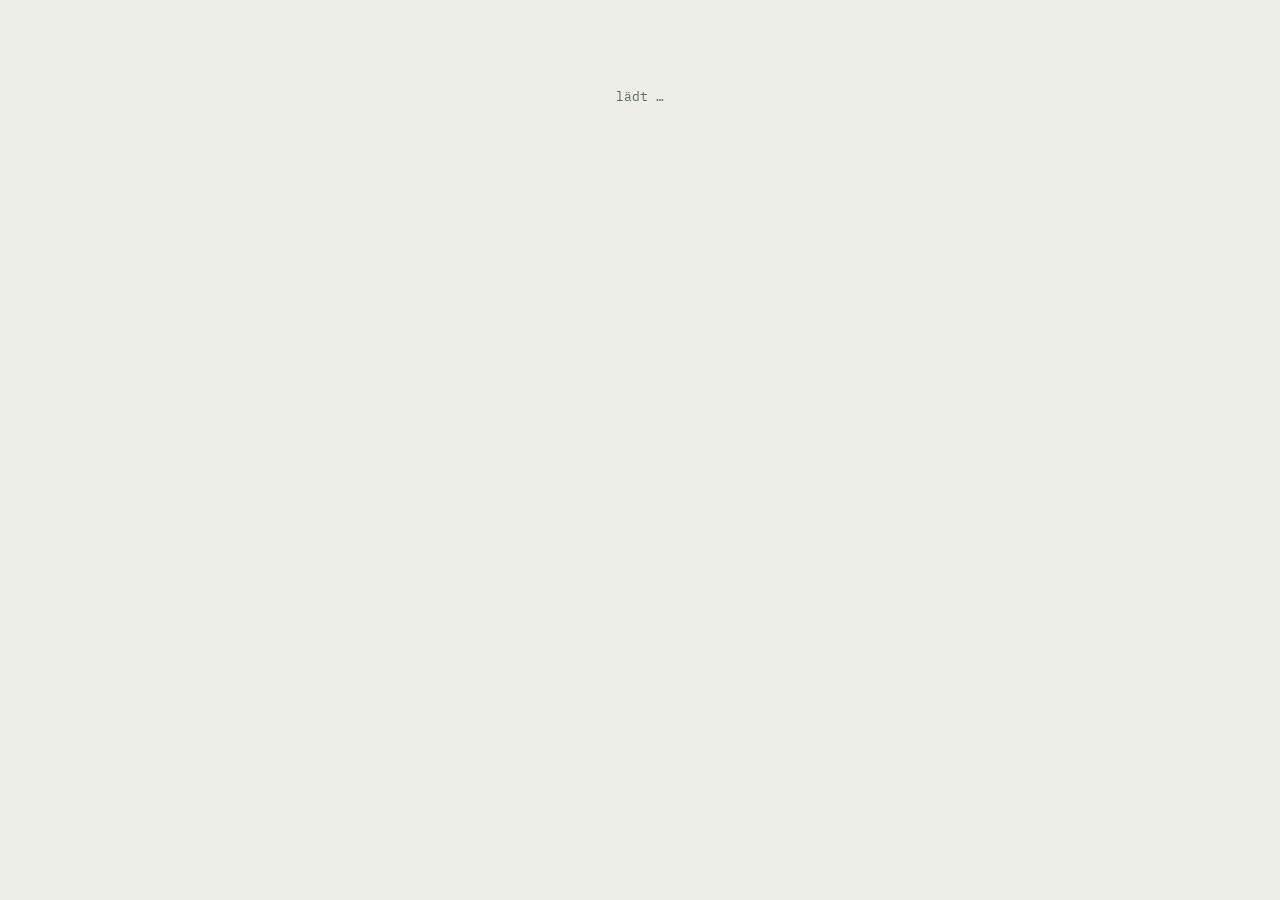
==== index.html @ d5e5e1d4 "Add files via upload" ====
<!DOCTYPE html>
<!-- Wochenplaner — Version 1.10.0 — Stand: 2026-06-26 -->
<!-- Changelog wird separat in CHANGELOG.html gepflegt und zur Laufzeit per fetch() geladen. -->
<html lang="de">

<head>
  <meta charset="UTF-8">
  <meta name="viewport" content="width=device-width, initial-scale=1.0">
  <title>Wochenplaner</title>
  <link rel="preconnect" href="https://fonts.googleapis.com">
  <link rel="preconnect" href="https://fonts.gstatic.com" crossorigin>
  <link
    href="https://fonts.googleapis.com/css2?family=Fraunces:opsz,wght@9..144,400;9..144,500;9..144,600;9..144,700&family=Inter:wght@400;500;600&family=IBM+Plex+Mono:wght@400;500&display=swap"
    rel="stylesheet">
  <script src="https://www.gstatic.com/firebasejs/10.12.2/firebase-app-compat.js"></script>
  <script src="https://www.gstatic.com/firebasejs/10.12.2/firebase-firestore-compat.js"></script>
  <script src="https://www.gstatic.com/firebasejs/10.12.2/firebase-auth-compat.js"></script>
  <link rel="stylesheet" href="style.css?v=1.10.0">
</head>

<body>
  <div class="wrap" id="app">
    <div class="loading">lädt …</div>
  </div>
  <div class="status" id="status">gespeichert</div>
  <script src="app.js?v=1.10.0"></script>
</body>

</html>
---- style.css ----
:root {
      --paper: #EDEEE5;
      --paper-raised: #F8F8F2;
      --ink: #28342F;
      --ink-soft: #5C6A62;
      --moss: #5B7A5C;
      --moss-soft: #baceb9;
      --rule: #D6D2C2;
      --rule-strong: #C3BEA8;
      --done: #9AA38F;
      --shadow: rgba(40, 52, 47, 0.08);
      --radius: 10px;
    }

    * {
      box-sizing: border-box;
    }

    body {
      margin: 0;
      background: var(--paper);
      color: var(--ink);
      font-family: 'Inter', sans-serif;
      -webkit-font-smoothing: antialiased;
    }

    .wrap {
      max-width: 980px;
      margin: 0 auto;
      padding: 28px 20px 60px;
    }

    .header {
      display: flex;
      align-items: center;
      gap: 12px;
      padding-bottom: 16px;
      border-bottom: 1.5px solid var(--rule-strong);
      margin-bottom: 18px;
    }

    .leaf {
      width: 26px;
      height: 26px;
      flex-shrink: 0;
    }

    h1 {
      font-family: 'Fraunces', serif;
      font-weight: 600;
      font-size: 28px;
      margin: 0;
      letter-spacing: -0.01em;
    }

    .tabs {
      display: flex;
      gap: 8px;
      overflow-x: auto;
      padding-bottom: 4px;
      margin-bottom: 20px;
    }

    .tab-btn {
      font-family: 'IBM Plex Mono', monospace;
      font-size: 12px;
      padding: 8px 14px;
      border-radius: 20px;
      border: 1px solid var(--rule-strong);
      background: var(--paper-raised);
      color: var(--ink-soft);
      cursor: pointer;
      white-space: nowrap;
      flex-shrink: 0;
    }

    .tab-btn.active {
      background: var(--moss);
      color: #fff;
      border-color: var(--moss);
    }

    .tab-btn:focus-visible {
      outline: 2px solid var(--moss);
      outline-offset: 2px;
    }

    .subheader {
      display: flex;
      justify-content: space-between;
      align-items: center;
      flex-wrap: wrap;
      gap: 10px;
      margin-bottom: 18px;
    }

    .week-meta {
      font-family: 'IBM Plex Mono', monospace;
      font-size: 13px;
      color: var(--ink-soft);
    }

    .nav {
      display: flex;
      align-items: center;
      gap: 6px;
    }

    .nav button {
      font-family: 'IBM Plex Mono', monospace;
      font-size: 12px;
      background: var(--paper-raised);
      border: 1px solid var(--rule-strong);
      color: var(--ink);
      border-radius: 7px;
      padding: 7px 11px;
      cursor: pointer;
    }

    .nav button:hover {
      background: var(--moss-soft);
    }

    .nav button:focus-visible {
      outline: 2px solid var(--moss);
      outline-offset: 2px;
    }

    .card {
      background: var(--paper-raised);
      border: 1px solid var(--rule);
      border-radius: var(--radius);
      padding: 16px 18px;
      margin-bottom: 22px;
    }

    .focus-box {
      box-shadow: 0 1px 0 var(--shadow);
    }

    .eyebrow {
      font-family: 'IBM Plex Mono', monospace;
      font-size: 11px;
      letter-spacing: 0.08em;
      text-transform: uppercase;
      color: var(--moss);
      margin-bottom: 10px;
      display: block;
    }

    .eyebrow.icon-row {
      display: flex;
      align-items: center;
      gap: 7px;
    }

    .custom-list-head {
      display: flex;
      align-items: center;
      gap: 8px;
      margin-bottom: 10px;
    }

    .custom-list-name {
      font-family: 'Fraunces', serif;
      font-size: 15px;
      font-weight: 600;
      border: none;
      background: transparent;
      color: var(--ink);
      border-bottom: 1px solid var(--rule-strong);
      padding: 4px 2px;
      flex-grow: 1;
      min-width: 0;
    }

    .custom-list-name:focus {
      outline: none;
      border-bottom-color: var(--moss);
    }

    .focus-grid {
      display: grid;
      grid-template-columns: repeat(3, 1fr);
      gap: 10px;
    }

    .focus-grid input {
      font-family: 'Inter', sans-serif;
      font-size: 14px;
      border: none;
      border-bottom: 1.5px solid var(--rule-strong);
      background: transparent;
      padding: 6px 2px;
      color: var(--ink);
      width: 100%;
    }

    .focus-grid input::placeholder {
      color: var(--ink-soft);
      opacity: 0.7;
    }

    .focus-grid input:focus {
      outline: none;
      border-bottom-color: var(--moss);
    }

    .legend {
      font-family: 'IBM Plex Mono', monospace;
      font-size: 11.5px;
      color: var(--ink-soft);
      margin-bottom: 18px;
      display: flex;
      gap: 16px;
      flex-wrap: wrap;
    }

    .legend-weather {
      display: inline-flex;
      align-items: center;
      gap: 4px;
    }

    .days {
      display: grid;
      grid-template-columns: repeat(auto-fit, minmax(230px, 1fr));
      gap: 14px;
      margin-bottom: 22px;
    }

    .day-card {
      background: var(--paper-raised);
      border: 1px solid var(--rule);
      border-radius: var(--radius);
      padding: 14px 14px 12px;
      display: flex;
      flex-direction: column;
      min-height: 150px;
    }

    .day-card.today {
      border-color: var(--moss);
      box-shadow: 0 0 0 1px var(--moss-soft);
    }

    .day-head {
      display: flex;
      align-items: center;
      justify-content: space-between;
      margin-bottom: 8px;
    }

    .day-name {
      font-family: 'Fraunces', serif;
      font-size: 16px;
      font-weight: 600;
    }

    .day-head-right {
      display: flex;
      align-items: center;
      gap: 7px;
    }

    .day-date {
      font-family: 'IBM Plex Mono', monospace;
      font-size: 11px;
      color: var(--ink-soft);
    }

    .weather-btn {
      background: none;
      border: none;
      padding: 0;
      cursor: pointer;
      display: flex;
      line-height: 0;
    }

    .weather-btn:focus-visible {
      outline: 2px solid var(--moss);
      outline-offset: 2px;
      border-radius: 4px;
    }

    .rows {
      display: flex;
      flex-direction: column;
      gap: 5px;
      flex-grow: 1;
    }

    .row {
      display: flex;
      align-items: center;
      gap: 6px;
    }

    .sym-btn {
      width: 22px;
      height: 22px;
      flex-shrink: 0;
      border: 1px solid var(--rule-strong);
      background: var(--paper);
      border-radius: 6px;
      font-size: 12px;
      cursor: pointer;
      color: var(--ink);
      display: flex;
      align-items: center;
      justify-content: center;
      padding: 0;
    }

    .row.important {
      background: rgba(185, 134, 60, 0.10);
      border-radius: 6px;
    }

    .row.migrated input[type=text] {
      opacity: 0.6;
      font-style: italic;
    }

    .static-dot {
      width: 16px;
      flex-shrink: 0;
      text-align: center;
      color: var(--moss);
      font-size: 14px;
    }

    .drag-handle {
      width: 14px;
      flex-shrink: 0;
      display: flex;
      align-items: center;
      justify-content: center;
      color: var(--ink-soft);
      cursor: grab;
      opacity: 0.5;
      user-select: none;
    }

    .drag-handle:hover {
      opacity: 0.9;
    }

    .drag-handle:active {
      cursor: grabbing;
    }

    .row.dragging {
      opacity: 0.4;
    }

    .row.drag-over {
      background: var(--moss-soft);
      border-radius: 6px;
    }

    tr.habit-row.dragging td {
      opacity: 0.4;
    }

    tr.habit-row.drag-over td {
      background: var(--moss-soft);
    }

    .trophy-mark {
      width: 16px;
      flex-shrink: 0;
      display: flex;
      align-items: center;
      justify-content: center;
    }

    .row input[type=text] {
      flex-grow: 1;
      border: none;
      background: transparent;
      font-size: 13px;
      font-family: 'Inter', sans-serif;
      color: var(--ink);
      padding: 3px 2px;
      min-width: 0;
    }

    .row input[type=text]:focus {
      outline: none;
      border-bottom: 1px solid var(--moss);
    }

    .row.done input[type=text] {
      color: var(--done);
      text-decoration: line-through;
    }

    .date-field {
      width: 60px;
      flex-shrink: 0;
      font-family: 'IBM Plex Mono', monospace;
      font-size: 12px;
      border: none;
      background: transparent;
      color: var(--ink);
      border-bottom: 1px solid var(--rule-strong);
      padding: 3px 2px;
    }

    .year-field {
      width: 60px;
      flex-shrink: 0;
      font-family: 'IBM Plex Mono', monospace;
      font-size: 12px;
      border: none;
      background: transparent;
      color: var(--ink-soft);
      border-bottom: 1px solid var(--rule-strong);
      padding: 3px 2px;
      text-align: center;
      cursor: pointer;
    }
    .year-field:focus {
      outline: none;
      border-bottom-color: var(--moss);
    }

    .del-btn {
      border: none;
      background: transparent;
      color: var(--ink-soft);
      cursor: pointer;
      font-size: 13px;
      padding: 2px 4px;
      flex-shrink: 0;
      opacity: 0.5;
    }

    .del-btn:hover {
      opacity: 1;
      color: #a8523a;
    }

    .mig-btn {
      border: none;
      background: transparent;
      color: var(--moss);
      cursor: pointer;
      font-size: 14px;
      padding: 2px 4px;
      flex-shrink: 0;
      opacity: 0.6;
    }

    .mig-btn:hover {
      opacity: 1;
    }

    .add-row {
      margin-top: 8px;
      align-self: flex-start;
      font-family: 'IBM Plex Mono', monospace;
      font-size: 11.5px;
      background: none;
      border: none;
      color: var(--moss);
      cursor: pointer;
    }

    .add-row:hover {
      text-decoration: underline;
    }

    .empty-hint {
      font-family: 'IBM Plex Mono', monospace;
      font-size: 11.5px;
      color: var(--ink-soft);
      opacity: 0.7;
      padding: 4px 0;
    }

    table.habit-table {
      border-collapse: collapse;
      width: 60%;
    }

    table.habit-table th {
      font-family: 'IBM Plex Mono', monospace;
      font-size: 10.5px;
      color: var(--ink-soft);
      text-align: center;
      padding-bottom: 8px;
      font-weight: 500;
    }

    table.habit-table th:first-child {
      text-align: left;
    }

    .habit-name-cell input {
      font-family: 'Inter', sans-serif;
      font-size: 13px;
      border: none;
      background: transparent;
      color: var(--ink);
      width: auto;
      padding: 0px 2px;
      border-bottom: 1px solid transparent;
    }

    .habit-name-cell input:focus {
      outline: none;
      border-bottom-color: var(--moss);
    }

    .habit-row td {
      /*padding:6px 4px;*/
      text-align: center;
    }

    .dot {
      width: 20px;
      height: 20px;
      border-radius: 50%;
      border: 1.5px solid var(--rule-strong);
      background: var(--paper);
      cursor: pointer;
      margin: 0 auto;
    }

    .dot.filled {
      background: var(--moss);
      border-color: var(--moss);
    }

    .dot.today {
      box-shadow: 0 0 0 2.5px var(--moss-soft) inset;
    }

    .habit-del {
      border: none;
      background: none;
      color: var(--ink-soft);
      opacity: 0.5;
      cursor: pointer;
      font-size: 12px;
    }

    .add-habit {
      margin-top: 10px;
      font-family: 'IBM Plex Mono', monospace;
      font-size: 11.5px;
      background: none;
      border: none;
      color: var(--moss);
      cursor: pointer;
    }

    .add-habit:hover {
      text-decoration: underline;
    }

    .hint {
      font-family: 'IBM Plex Mono', monospace;
      font-size: 11px;
      color: var(--ink-soft);
      margin-top: 10px;
    }

    /* MONATS-HABIT-TABELLE – verbessert */
    table.month-habit-table {
      border-collapse: collapse;
      width: 100%;
      font-size: 13px;
    }

    table.month-habit-table th {
      font-family: 'IBM Plex Mono', monospace;
      font-size: 10px;
      color: var(--ink-soft);
      text-align: center;
      padding: 4px 2px 6px;
      font-weight: 500;
      min-width: 22px;
      border-bottom: 1px solid var(--rule-strong);
    }

    table.month-habit-table th.habit-name-header {
      text-align: left;
      min-width: 170px;
      max-width: 240px;
      padding-left: 8px;
    }

    table.month-habit-table td {
      padding: 3px 1px;
      text-align: center;
      border-bottom: 1px solid var(--rule);
    }

    .month-habit-month-dot {
      width: 19px;
      height: 19px;
      border-radius: 50%;
      border: 1.5px solid var(--rule-strong);
      background: var(--paper);
      cursor: pointer;
      margin: 0 auto;
      display: flex;
      align-items: center;
      justify-content: center;
      font-size: 9.5px;
      font-family: 'IBM Plex Mono', monospace;
      color: var(--ink-soft);
      transition: all 0.1s;
    }

    .month-habit-month-dot.filled {
      background: var(--moss);
      border-color: var(--moss);
      color: white;
      font-weight: 600;
    }

    .month-habit-month-dot.today {
      box-shadow: 0 0 0 2.5px var(--moss-soft) inset;
    }

    .month-habit-month-dot:hover {
      transform: scale(1.12);
    }

    /* SETTINGS */
    .settings-grid {
      display: grid;
      grid-template-columns: repeat(auto-fit, minmax(260px, 1fr));
      gap: 16px;
    }

    .color-field {
      display: flex;
      align-items: center;
      gap: 12px;
    }

    .color-field label {
      font-family: 'IBM Plex Mono', monospace;
      font-size: 12px;
      width: 140px;
    }

    .color-field input[type="color"] {
      width: 48px;
      height: 32px;
      padding: 2px;
      border: 1px solid var(--rule-strong);
      border-radius: 6px;
      cursor: pointer;
    }

    .reset-btn {
      font-family: 'IBM Plex Mono', monospace;
      font-size: 12px;
      padding: 6px 12px;
      background: var(--paper-raised);
      border: 1px solid var(--rule-strong);
      border-radius: 6px;
      cursor: pointer;
    }

    .cover {
      text-align: center;
      padding: 36px 10px 6px;
    }

    .cover-date {
      font-family: 'IBM Plex Mono', monospace;
      font-size: 13px;
      color: var(--ink-soft);
      margin-bottom: 26px;
    }

    .cover-growth {
      display: flex;
      flex-direction: column;
      align-items: center;
      gap: 4px;
      margin-bottom: 26px;
    }

    .cover-growth-label {
      font-family: 'IBM Plex Mono', monospace;
      font-size: 11px;
      color: var(--ink-soft);
    }

    .cover-quote {
      font-family: 'Fraunces', serif;
      font-style: italic;
      font-size: 19px;
      line-height: 1.55;
      max-width: 520px;
      margin: 0 auto 26px;
      color: var(--ink);
      border-top: 1px solid var(--rule-strong);
      border-bottom: 1px solid var(--rule-strong);
      padding: 20px 12px;
    }

    .cover-empty {
      color: var(--ink-soft);
      font-size: 13px;
      margin-bottom: 26px;
    }

    .cover-habit-status {
      font-family: 'IBM Plex Mono', monospace;
      font-size: 12.5px;
      color: var(--moss);
      margin-bottom: 28px;
    }

    .cover-nav {
      display: flex;
      justify-content: center;
      gap: 10px;
      flex-wrap: wrap;
    }

    .cover-btn {
      font-family: 'IBM Plex Mono', monospace;
      font-size: 12px;
      background: var(--moss);
      color: #fff;
      border: none;
      border-radius: 20px;
      padding: 9px 18px;
      cursor: pointer;
    }

    .cover-btn:hover {
      opacity: 0.88;
    }

    .textbox textarea {
      width: 100%;
      font-family: 'Inter', sans-serif;
      font-size: 14px;
      color: var(--ink);
      border: none;
      background: transparent;
      resize: vertical;
      min-height: 56px;
      line-height: 1.5;
    }

    .textbox textarea::placeholder {
      color: var(--ink-soft);
      opacity: 0.7;
    }

    .textbox textarea:focus {
      outline: none;
    }

    .status {
      position: fixed;
      bottom: 18px;
      right: 18px;
      font-family: 'IBM Plex Mono', monospace;
      font-size: 11px;
      color: var(--ink-soft);
      background: var(--paper-raised);
      border: 1px solid var(--rule);
      padding: 6px 10px;
      border-radius: 7px;
      opacity: 0;
      transition: opacity 0.3s;
      pointer-events: none;
    }

    .status.show {
      opacity: 1;
    }

    .status.error {
      color: #fff;
      background: #a8523a;
      border-color: #a8523a;
    }

    .loading {
      text-align: center;
      padding: 60px 0;
      color: var(--ink-soft);
      font-family: 'IBM Plex Mono', monospace;
      font-size: 13px;
    }

    .setup-card {
      max-width: 640px;
      margin: 60px auto;
      background: var(--paper-raised);
      border: 1px solid var(--rule);
      border-radius: var(--radius);
      padding: 28px 30px;
      line-height: 1.6;
      font-size: 14px;
    }

    .setup-card h2 {
      font-family: 'Fraunces', serif;
      margin-top: 0;
    }

    .setup-card code {
      background: var(--moss-soft);
      padding: 2px 6px;
      border-radius: 4px;
      font-family: 'IBM Plex Mono', monospace;
      font-size: 13px;
    }

    /* MOOD CHART */
    .mood-chart-scroll {
      overflow-x: auto;
    }

    .week-trackers-row {
      display: flex;
      gap: 18px;
      align-items: flex-start;
      flex-wrap: wrap;
    }

    .week-trackers-row>.card {
      flex: 1 1 360px;
      min-width: 0;
      margin-bottom: 22px;
    }

    @media (prefers-reduced-motion: reduce) {
      * {
        transition: none !important;
      }
    }

    @media (max-width:540px) {
      .focus-grid {
        grid-template-columns: 1fr;
      }

      h1 {
        font-size: 22px;
      }

      table.month-habit-table th,
      table.month-habit-table td {
        padding: 2px 1px;
      }

      .month-habit-month-dot {
        width: 17px;
        height: 17px;
        font-size: 8.5px;
      }
    }

    .auth-wrap {
      max-width: 380px;
      margin: 70px auto;
      padding: 0 20px;
      text-align: center;
    }

    .auth-wrap h1 {
      margin-bottom: 30px;
    }

    .auth-card {
      background: var(--paper-raised);
      border: 1px solid var(--rule);
      border-radius: var(--radius);
      padding: 28px 26px;
      text-align: left;
    }

    .auth-card input {
      width: 100%;
      font-family: 'Inter', sans-serif;
      font-size: 14px;
      padding: 10px 12px;
      margin-bottom: 12px;
      border: 1px solid var(--rule-strong);
      border-radius: 7px;
      background: var(--paper);
      color: var(--ink);
    }

    .auth-card input:focus {
      outline: none;
      border-color: var(--moss);
    }

    .google-btn {
      width: 100%;
      display: flex;
      align-items: center;
      justify-content: center;
      gap: 10px;
      font-family: 'Inter', sans-serif;
      font-size: 13.5px;
      font-weight: 500;
      background: #fff;
      color: #3c4043;
      border: 1px solid #dadce0;
      border-radius: 7px;
      padding: 10px;
      cursor: pointer;
      margin-bottom: 14px;
    }

    .google-btn:hover {
      background: #f7f8f8;
    }

    .auth-divider {
      display: flex;
      align-items: center;
      gap: 10px;
      margin: 4px 0 14px;
      font-family: 'IBM Plex Mono', monospace;
      font-size: 11px;
      color: var(--ink-soft);
    }

    .auth-divider::before,
    .auth-divider::after {
      content: '';
      flex: 1;
      height: 1px;
      background: var(--rule-strong);
    }

    .auth-submit {
      width: 100%;
      font-family: 'IBM Plex Mono', monospace;
      font-size: 13px;
      background: var(--moss);
      color: #fff;
      border: none;
      border-radius: 7px;
      padding: 11px;
      cursor: pointer;
      margin-top: 4px;
    }

    .auth-submit:hover {
      opacity: 0.9;
    }

    .auth-switch {
      text-align: center;
      margin-top: 16px;
      font-family: 'IBM Plex Mono', monospace;
      font-size: 12px;
      color: var(--ink-soft);
    }

    .auth-switch button {
      background: none;
      border: none;
      color: var(--moss);
      cursor: pointer;
      font-family: inherit;
      font-size: inherit;
      text-decoration: underline;
    }

    .auth-error {
      font-family: 'IBM Plex Mono', monospace;
      font-size: 12px;
      color: #a8523a;
      margin-bottom: 12px;
      min-height: 16px;
    }

    .auth-forgot {
      display: block;
      text-align: right;
      font-family: 'IBM Plex Mono', monospace;
      font-size: 11px;
      color: var(--ink-soft);
      margin-bottom: 14px;
      background: none;
      border: none;
      cursor: pointer;
      width: 100%;
      text-decoration: underline;
    }

    .settings-row {
      display: flex;
      justify-content: space-between;
      align-items: center;
      gap: 14px;
      padding: 4px 0;
    }

    .settings-row-title {
      font-size: 14px;
      font-weight: 600;
    }

    .settings-row-sub {
      font-size: 12px;
      color: var(--ink-soft);
      margin-top: 2px;
    }

    .settings-divider {
      border-top: 1px solid var(--rule);
      margin: 14px 0;
    }

    .toggle-btn {
      font-family: 'IBM Plex Mono', monospace;
      font-size: 12px;
      background: var(--paper);
      border: 1px solid var(--rule-strong);
      color: var(--ink);
      border-radius: 20px;
      padding: 8px 16px;
      cursor: pointer;
      white-space: nowrap;
    }

    .toggle-btn.on {
      background: var(--moss);
      color: #fff;
      border-color: var(--moss);
    }

    .toggle-btn:hover {
      opacity: 0.85;
    }

    .danger-btn {
      font-family: 'IBM Plex Mono', monospace;
      font-size: 12px;
      background: #a8523a;
      color: #fff;
      border: 1px solid #a8523a;
      border-radius: 20px;
      padding: 8px 16px;
      cursor: pointer;
      white-space: nowrap;
    }

    .danger-btn:hover {
      opacity: 0.85;
    }

    .feedback-textarea {
      width: 100%;
      font-family: 'Inter', sans-serif;
      font-size: 14px;
      color: var(--ink);
      border: 1px solid var(--rule-strong);
      border-radius: 7px;
      background: var(--paper);
      padding: 10px 12px;
      resize: vertical;
      min-height: 80px;
      margin-bottom: 10px;
    }

    .feedback-textarea::placeholder {
      color: var(--ink-soft);
      opacity: 0.7;
    }

    .feedback-textarea:focus {
      outline: none;
      border-color: var(--moss);
    }

    .legal-links {
      text-align: center;
      margin-top: 18px;
      font-family: 'IBM Plex Mono', monospace;
      font-size: 11px;
    }

    .legal-links button {
      background: none;
      border: none;
      color: var(--ink-soft);
      cursor: pointer;
      font-family: inherit;
      font-size: inherit;
      text-decoration: underline;
      padding: 0;
    }

    .legal-links button:hover {
      color: var(--moss);
    }

    .legal-text h2 {
      font-family: 'Fraunces', serif;
      font-size: 22px;
      margin: 0 0 4px;
    }

    .legal-text h3 {
      font-family: 'Fraunces', serif;
      font-size: 15px;
      margin: 22px 0 6px;
    }

    .legal-text p,
    .legal-text li {
      font-size: 13.5px;
      line-height: 1.6;
      color: var(--ink);
    }

    .legal-text ul {
      padding-left: 20px;
      margin: 6px 0;
    }

    .legal-text a {
      color: var(--moss);
    }
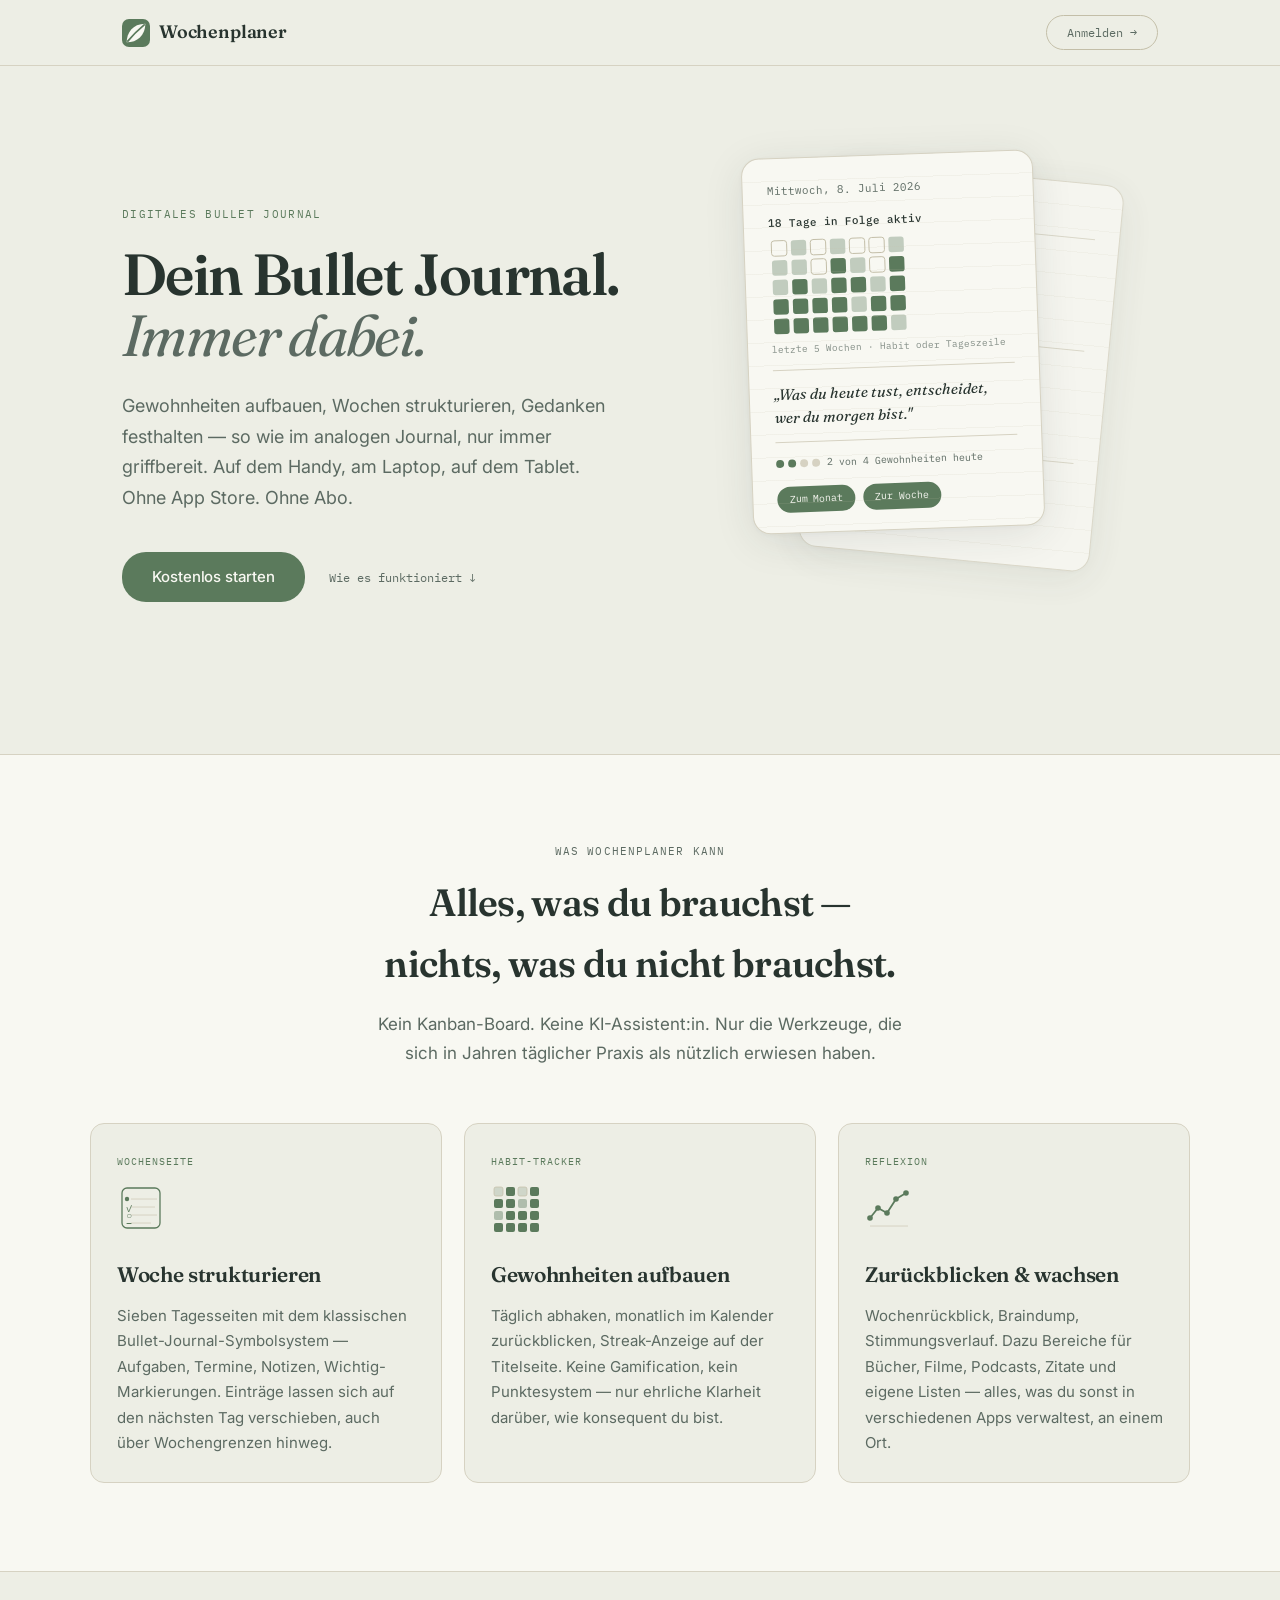
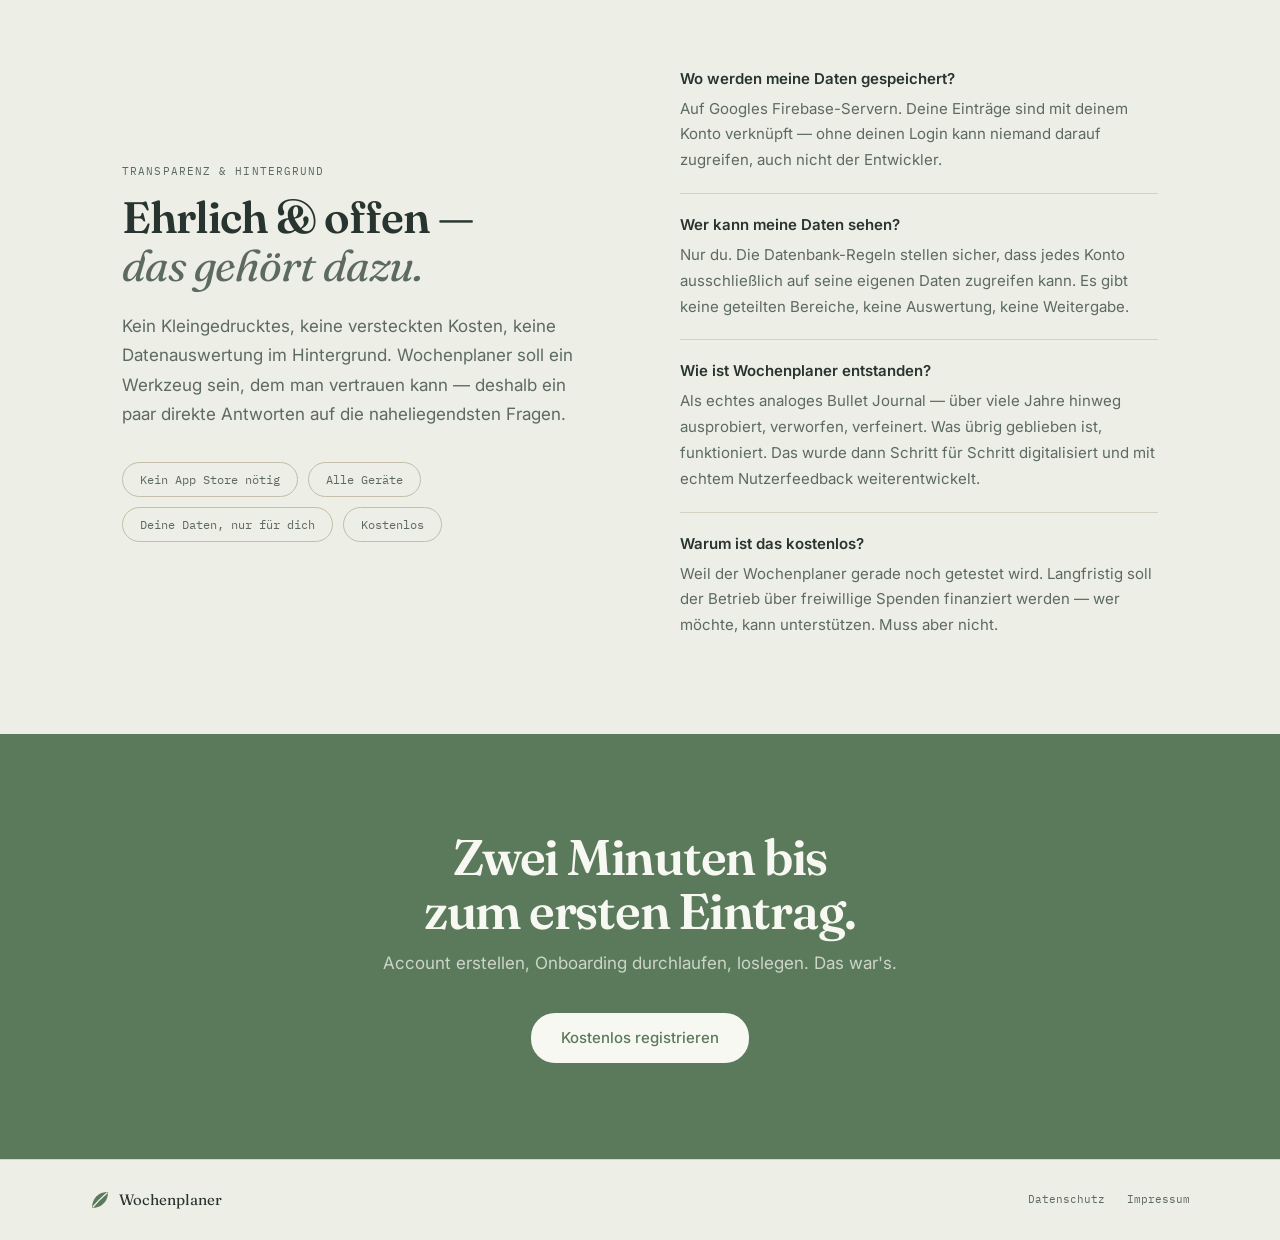
==== commit 87114cba: "v1.13.0 Was sich geändert hat: DateiWasindex.htmlNeu — Landing Page mit Meta-Tags, Manifest, Favico" ====
--- a/index.html
+++ b/index.html
@@ -1,29 +1,377 @@
 <!DOCTYPE html>
-<!-- Wochenplaner — Version 1.10.0 — Stand: 2026-06-26 -->
-<!-- Changelog wird separat in CHANGELOG.html gepflegt und zur Laufzeit per fetch() geladen. -->
 <html lang="de">
-
 <head>
-  <meta charset="UTF-8">
-  <meta name="viewport" content="width=device-width, initial-scale=1.0">
-  <title>Wochenplaner</title>
-  <link rel="preconnect" href="https://fonts.googleapis.com">
-  <link rel="preconnect" href="https://fonts.gstatic.com" crossorigin>
-  <link
-    href="https://fonts.googleapis.com/css2?family=Fraunces:opsz,wght@9..144,400;9..144,500;9..144,600;9..144,700&family=Inter:wght@400;500;600&family=IBM+Plex+Mono:wght@400;500&display=swap"
-    rel="stylesheet">
-  <script src="https://www.gstatic.com/firebasejs/10.12.2/firebase-app-compat.js"></script>
-  <script src="https://www.gstatic.com/firebasejs/10.12.2/firebase-firestore-compat.js"></script>
-  <script src="https://www.gstatic.com/firebasejs/10.12.2/firebase-auth-compat.js"></script>
-  <link rel="stylesheet" href="style.css?v=1.10.0">
+<meta charset="UTF-8">
+<meta name="viewport" content="width=device-width, initial-scale=1">
+<title>Wochenplaner — Dein digitales Bullet Journal</title>
+  <!-- SEO & Social -->
+  <meta name="description" content="Dein digitales Bullet Journal — Gewohnheiten aufbauen, Wochen strukturieren, Gedanken festhalten. Kein App Store, kein Abo.">
+  <meta property="og:title" content="Wochenplaner — Dein digitales Bullet Journal">
+  <meta property="og:description" content="Entstanden aus 5 Jahren analoger Bullet-Journal-Praxis. Jetzt als App — kostenlos, auf allen Geräten.">
+  <meta property="og:type" content="website">
+  <meta name="theme-color" content="#5B7A5C">
+
+  <!-- PWA & Icons -->
+  <link rel="manifest" href="manifest.json">
+  <link rel="icon" type="image/svg+xml" href="favicon.svg">
+  <link rel="apple-touch-icon" href="favicon.svg">
+
+<link rel="preconnect" href="https://fonts.googleapis.com">
+<link rel="preconnect" href="https://fonts.gstatic.com" crossorigin>
+<link href="https://fonts.googleapis.com/css2?family=Fraunces:ital,opsz,wght@0,9..144,400;0,9..144,500;0,9..144,600;1,9..144,400;1,9..144,500&family=Inter:wght@400;500;600&family=IBM+Plex+Mono:wght@400;500&display=swap" rel="stylesheet">
+<style>
+:root {
+  --paper:  #EDEEE5;
+  --raised: #F8F8F2;
+  --ink:    #28342F;
+  --soft:   #5C6A62;
+  --moss:   #5B7A5C;
+  --mossl:  #baceb9;
+  --rule:   #D6D2C2;
+  --ruleg:  #C3BEA8;
+}
+*, *::before, *::after { box-sizing: border-box; margin: 0; padding: 0; }
+html { scroll-behavior: smooth; }
+body { background: var(--paper); color: var(--ink); font-family: 'Inter', sans-serif; font-size: 16px; line-height: 1.6; }
+
+/* ── Nav ── */
+.nav { position: sticky; top: 0; z-index: 100; background: rgba(237,238,229,0.94); backdrop-filter: blur(10px); border-bottom: 1px solid var(--rule); }
+.nav-i { max-width: 1100px; margin: 0 auto; padding: 15px 32px; display: flex; align-items: center; justify-content: space-between; }
+.nav-logo { display: flex; align-items: center; gap: 9px; text-decoration: none; color: var(--ink); }
+.nav-logo-t { font-family: 'Fraunces', serif; font-size: 18px; font-weight: 600; letter-spacing: -0.01em; }
+.nav-link { font-family: 'IBM Plex Mono', monospace; font-size: 12px; color: var(--soft); text-decoration: none; border: 1px solid var(--ruleg); border-radius: 20px; padding: 7px 20px; transition: border-color .18s, color .18s; }
+.nav-link:hover { border-color: var(--moss); color: var(--moss); }
+
+/* ── Hero ── */
+.hero { max-width: 1100px; margin: 0 auto; padding: 88px 32px 100px; display: grid; grid-template-columns: 1.1fr 1fr; align-items: center; gap: 72px; }
+.hero-eye { font-family: 'IBM Plex Mono', monospace; font-size: 11px; letter-spacing: .12em; text-transform: uppercase; color: var(--moss); margin-bottom: 20px; }
+.hero-h1 { font-family: 'Fraunces', serif; font-size: clamp(38px, 4.6vw, 58px); font-weight: 600; line-height: 1.06; letter-spacing: -.028em; color: var(--ink); margin-bottom: 24px; }
+.hero-h1 em { font-style: italic; font-weight: 400; color: var(--soft); }
+.hero-sub { font-size: 18px; color: var(--soft); line-height: 1.72; margin-bottom: 38px; max-width: 500px; }
+.hero-actions { display: flex; align-items: center; gap: 24px; flex-wrap: wrap; }
+.btn-p { display: inline-block; background: var(--moss); color: var(--raised); font-size: 15px; font-weight: 500; padding: 13px 30px; border-radius: 24px; text-decoration: none; transition: opacity .18s; letter-spacing: -.005em; }
+.btn-p:hover { opacity: .86; }
+.btn-g { font-family: 'IBM Plex Mono', monospace; font-size: 12px; color: var(--soft); text-decoration: none; }
+.btn-g:hover { color: var(--ink); }
+
+/* ── Card stack ── */
+.hero-cards { position: relative; height: 500px; }
+.acard { position: absolute; width: 292px; background: var(--raised); border: 1px solid var(--rule); border-radius: 18px; padding: 24px 24px 20px; box-shadow: 0 8px 40px rgba(40,52,47,.1), 0 1px 4px rgba(40,52,47,.04); left: 50%; }
+.acard::before { content: ''; position: absolute; inset: 0; border-radius: 18px; background: repeating-linear-gradient(to bottom, transparent 0, transparent 22px, rgba(195,190,168,.13) 22px, rgba(195,190,168,.13) 23px); pointer-events: none; }
+.acard-back { transform: translateX(-38%) rotate(5.5deg) translateY(18px); z-index: 1; opacity: .78; }
+.acard-front { transform: translateX(-62%) rotate(-2deg); z-index: 2; animation: float 5.5s ease-in-out infinite; }
+@keyframes float { 0%,100% { transform: translateX(-62%) rotate(-2deg) translateY(0); } 50% { transform: translateX(-62%) rotate(-2deg) translateY(-8px); } }
+@media (prefers-reduced-motion: reduce) { .acard-front { animation: none; } }
+
+.cd { font-family: 'IBM Plex Mono', monospace; font-size: 11px; color: var(--soft); margin-bottom: 14px; }
+.cdiv { border: none; border-top: 1px solid var(--rule); margin: 13px 0; }
+.cstreak { font-family: 'IBM Plex Mono', monospace; font-size: 11px; color: var(--ink); font-weight: 500; margin-bottom: 6px; }
+.ccap { font-family: 'IBM Plex Mono', monospace; font-size: 9.5px; color: var(--soft); opacity: .75; margin-top: 5px; }
+.cq { font-family: 'Fraunces', serif; font-style: italic; font-size: 15px; line-height: 1.48; color: var(--ink); margin: 12px 0 10px; }
+.chabits { display: flex; align-items: center; gap: 7px; font-family: 'IBM Plex Mono', monospace; font-size: 10px; color: var(--soft); margin-bottom: 15px; }
+.hdots { display: flex; gap: 4px; }
+.hdot { width: 8px; height: 8px; border-radius: 50%; }
+.cbtns { display: flex; gap: 8px; }
+.cbtn { font-family: 'IBM Plex Mono', monospace; font-size: 10px; background: var(--moss); color: var(--raised); border-radius: 13px; padding: 5px 12px; }
+.wkh { font-family: 'IBM Plex Mono', monospace; font-size: 10.5px; color: var(--soft); text-transform: uppercase; letter-spacing: .07em; margin-bottom: 12px; }
+.wkday { margin-bottom: 10px; }
+.wkdl { font-family: 'IBM Plex Mono', monospace; font-size: 9px; color: var(--soft); text-transform: uppercase; letter-spacing: .06em; margin-bottom: 4px; }
+.wke { display: flex; align-items: flex-start; gap: 7px; font-size: 11.5px; color: var(--ink); padding: 2px 0; }
+.wks { font-family: 'IBM Plex Mono', monospace; font-size: 11px; color: var(--moss); min-width: 11px; flex-shrink: 0; }
+.wke.done { color: var(--soft); }
+.wke.imp { color: var(--ink); font-weight: 500; }
+
+/* ── Features ── */
+.feats { background: var(--raised); border-top: 1px solid var(--rule); border-bottom: 1px solid var(--rule); padding: 88px 32px; }
+.feats-i { max-width: 1100px; margin: 0 auto; }
+.sect-eye { font-family: 'IBM Plex Mono', monospace; font-size: 11px; letter-spacing: .1em; text-transform: uppercase; color: var(--soft); text-align: center; margin-bottom: 12px; }
+.sect-h { font-family: 'Fraunces', serif; font-size: clamp(26px, 3vw, 38px); font-weight: 600; text-align: center; letter-spacing: -.018em; margin-bottom: 16px; }
+.sect-sub { font-size: 17px; color: var(--soft); text-align: center; max-width: 560px; margin: 0 auto 56px; line-height: 1.68; }
+.feats-grid { display: grid; grid-template-columns: repeat(3,1fr); gap: 22px; }
+.fc { background: var(--paper); border: 1px solid var(--rule); border-radius: 14px; padding: 30px 26px 26px; }
+.fc-eye { font-family: 'IBM Plex Mono', monospace; font-size: 10px; text-transform: uppercase; letter-spacing: .1em; color: var(--moss); margin-bottom: 14px; }
+.fc-icon { margin-bottom: 18px; }
+.fc-h { font-family: 'Fraunces', serif; font-size: 21px; font-weight: 600; letter-spacing: -.015em; margin-bottom: 11px; }
+.fc-p { font-size: 15px; color: var(--soft); line-height: 1.7; }
+
+/* ── 5 Jahre Section ── */
+.years { max-width: 1100px; margin: 0 auto; padding: 96px 32px; display: grid; grid-template-columns: 1fr 1fr; gap: 80px; align-items: center; }
+.years-text .sect-eye { text-align: left; }
+.years-h { font-family: 'Fraunces', serif; font-size: clamp(30px, 3.5vw, 44px); font-weight: 600; letter-spacing: -.022em; line-height: 1.1; margin-bottom: 22px; }
+.years-h em { font-style: italic; font-weight: 400; color: var(--soft); }
+.years-p { font-size: 17px; color: var(--soft); line-height: 1.74; margin-bottom: 32px; max-width: 480px; }
+.pills { display: flex; gap: 10px; flex-wrap: wrap; }
+.pill { font-family: 'IBM Plex Mono', monospace; font-size: 12px; color: var(--soft); border: 1px solid var(--ruleg); border-radius: 20px; padding: 7px 17px; }
+
+/* Timeline/visual rechts */
+.years-visual { display: flex; flex-direction: column; gap: 0; }
+.faq-item { padding: 20px 0; border-bottom: 1px solid var(--rule); }
+.faq-item:first-child { padding-top: 0; }
+.faq-item:last-child { border-bottom: none; padding-bottom: 0; }
+.faq-q { font-size: 15px; font-weight: 600; color: var(--ink); margin-bottom: 7px; line-height: 1.4; }
+.faq-a { font-size: 15px; color: var(--soft); line-height: 1.72; }
+
+/* ── Final CTA ── */
+.fcta { background: var(--moss); padding: 96px 32px; text-align: center; }
+.fcta-h2 { font-family: 'Fraunces', serif; font-size: clamp(30px, 4vw, 50px); font-weight: 600; color: var(--raised); letter-spacing: -.025em; line-height: 1.08; margin-bottom: 12px; }
+.fcta-sub { font-size: 17px; color: rgba(248,248,242,.72); margin-bottom: 36px; }
+.btn-w { display: inline-block; background: var(--raised); color: var(--moss); font-size: 15px; font-weight: 500; padding: 13px 30px; border-radius: 24px; text-decoration: none; transition: opacity .18s; }
+.btn-w:hover { opacity: .9; }
+
+/* ── Footer ── */
+footer { border-top: 1px solid var(--rule); padding: 28px 32px; }
+.foot-i { max-width: 1100px; margin: 0 auto; display: flex; align-items: center; justify-content: space-between; flex-wrap: wrap; gap: 12px; }
+.foot-logo { display: flex; align-items: center; gap: 9px; font-family: 'Fraunces', serif; font-size: 15px; color: var(--ink); text-decoration: none; }
+.foot-links { display: flex; gap: 22px; }
+.foot-link { font-family: 'IBM Plex Mono', monospace; font-size: 11px; color: var(--soft); text-decoration: none; }
+.foot-link:hover { color: var(--ink); }
+
+/* ── Responsive ── */
+@media (max-width: 820px) {
+  .hero { grid-template-columns: 1fr; padding: 52px 20px 64px; gap: 56px; }
+  .hero-sub { max-width: 100%; }
+  .hero-cards { height: 420px; }
+  .feats-grid { grid-template-columns: 1fr; }
+  .years { grid-template-columns: 1fr; padding: 64px 20px; gap: 48px; }
+  .years-p { max-width: 100%; }
+}
+</style>
 </head>
-
 <body>
-  <div class="wrap" id="app">
-    <div class="loading">lädt …</div>
-  </div>
-  <div class="status" id="status">gespeichert</div>
-  <script src="app.js?v=1.10.0"></script>
+
+<!-- NAV -->
+<nav class="nav">
+  <div class="nav-i">
+    <a href="#" class="nav-logo">
+      <svg viewBox="0 0 24 24" width="28" height="28" fill="none">
+        <rect width="24" height="24" rx="6" fill="#5B7A5C"/>
+        <path d="M4 20C4 12 9 4 20 4C20 14 13 20 4 20Z" fill="#F8F8F2"/>
+        <path d="M5 19C9 14 13 10 19 5" stroke="#5B7A5C" stroke-width="1.5" stroke-linecap="round"/>
+      </svg>
+      <span class="nav-logo-t">Wochenplaner</span>
+    </a>
+    <a href="./app.html" class="nav-link">Anmelden →</a>
+  </div>
+</nav>
+
+<!-- HERO -->
+<section class="hero">
+  <div>
+    <p class="hero-eye">Digitales Bullet Journal</p>
+    <h1 class="hero-h1">Dein Bullet Journal.<br><em>Immer dabei.</em></h1>
+    <p class="hero-sub">Gewohnheiten aufbauen, Wochen strukturieren, Gedanken festhalten — so wie im analogen Journal, nur immer griffbereit. Auf dem Handy, am Laptop, auf dem Tablet. Ohne App Store. Ohne Abo.</p>
+    <div class="hero-actions">
+      <a href="./app.html" class="btn-p">Kostenlos starten</a>
+      <a href="#feats" class="btn-g">Wie es funktioniert ↓</a>
+    </div>
+  </div>
+
+  <div class="hero-cards">
+    <!-- Hintere Karte: Wochenseite -->
+    <div class="acard acard-back">
+      <p class="wkh">KW 28 · Juli 2026</p>
+      <div class="cdiv"></div>
+      <div class="wkday">
+        <p class="wkdl">Montag</p>
+        <div class="wke imp"><span class="wks">!</span><span>Wochenbericht bis 17 Uhr</span></div>
+        <div class="wke done"><span class="wks">✓</span><span>Laufen gehen</span></div>
+        <div class="wke"><span class="wks">–</span><span>Idee: neues Format testen</span></div>
+      </div>
+      <div class="cdiv"></div>
+      <div class="wkday">
+        <p class="wkdl">Dienstag</p>
+        <div class="wke"><span class="wks">○</span><span>Meeting 14 Uhr</span></div>
+        <div class="wke done"><span class="wks">✓</span><span>Buchhaltung</span></div>
+        <div class="wke"><span class="wks">•</span><span>Notizen aufräumen</span></div>
+      </div>
+      <div class="cdiv"></div>
+      <div class="wkday">
+        <p class="wkdl">Mittwoch</p>
+        <div class="wke"><span class="wks">•</span><span>Quarterly Review vorbereiten</span></div>
+        <div class="wke"><span class="wks">›</span><span>Angebot → Donnerstag</span></div>
+      </div>
+    </div>
+
+    <!-- Vordere Karte: Cover Page -->
+    <div class="acard acard-front">
+      <p class="cd">Mittwoch, 8. Juli 2026</p>
+      <p class="cstreak">18 Tage in Folge aktiv</p>
+      <svg id="hm" viewBox="0 0 99 71" width="138" height="99" style="display:block"></svg>
+      <p class="ccap">letzte 5 Wochen · Habit oder Tageszeile</p>
+      <div class="cdiv"></div>
+      <p class="cq">„Was du heute tust, entscheidet,<br>wer du morgen bist."</p>
+      <div class="cdiv"></div>
+      <div class="chabits">
+        <div class="hdots">
+          <div class="hdot" style="background:var(--moss)"></div>
+          <div class="hdot" style="background:var(--moss)"></div>
+          <div class="hdot" style="background:var(--rule)"></div>
+          <div class="hdot" style="background:var(--rule)"></div>
+        </div>
+        2 von 4 Gewohnheiten heute
+      </div>
+      <div class="cbtns">
+        <div class="cbtn">Zum Monat</div>
+        <div class="cbtn">Zur Woche</div>
+      </div>
+    </div>
+  </div>
+</section>
+
+<!-- FEATURES -->
+<section class="feats" id="feats">
+  <div class="feats-i">
+    <p class="sect-eye">Was Wochenplaner kann</p>
+    <h2 class="sect-h">Alles, was du brauchst —<br>nichts, was du nicht brauchst.</h2>
+    <p class="sect-sub">Kein Kanban-Board. Keine KI-Assistent:in. Nur die Werkzeuge, die sich in Jahren täglicher Praxis als nützlich erwiesen haben.</p>
+    <div class="feats-grid">
+
+      <div class="fc">
+        <p class="fc-eye">Wochenseite</p>
+        <div class="fc-icon">
+          <svg viewBox="0 0 48 48" width="48" height="48" fill="none">
+            <rect x="5" y="4" width="38" height="40" rx="5" stroke="var(--moss)" stroke-width="1.3"/>
+            <line x1="14" y1="15" x2="40" y2="15" stroke="var(--rule)" stroke-width="1"/>
+            <circle cx="10" cy="15" r="2.2" fill="var(--moss)"/>
+            <line x1="14" y1="23" x2="38" y2="23" stroke="var(--rule)" stroke-width="1"/>
+            <text x="8.5" y="27.5" font-size="10" fill="var(--moss)" font-family="IBM Plex Mono,monospace">✓</text>
+            <line x1="14" y1="31" x2="40" y2="31" stroke="var(--rule)" stroke-width="1"/>
+            <text x="9" y="35" font-size="10" fill="var(--moss)" font-family="IBM Plex Mono,monospace">○</text>
+            <line x1="14" y1="39" x2="34" y2="39" stroke="var(--rule)" stroke-width="1"/>
+            <text x="9" y="43" font-size="10" fill="var(--moss)" font-family="IBM Plex Mono,monospace">–</text>
+          </svg>
+        </div>
+        <h3 class="fc-h">Woche strukturieren</h3>
+        <p class="fc-p">Sieben Tagesseiten mit dem klassischen Bullet-Journal-Symbolsystem — Aufgaben, Termine, Notizen, Wichtig-Markierungen. Einträge lassen sich auf den nächsten Tag verschieben, auch über Wochengrenzen hinweg.</p>
+      </div>
+
+      <div class="fc">
+        <p class="fc-eye">Habit-Tracker</p>
+        <div class="fc-icon">
+          <svg viewBox="0 0 48 48" width="48" height="48" fill="none">
+            <rect x="3"  y="3"  width="9" height="9" rx="2" fill="rgba(91,122,92,0.2)" stroke="var(--ruleg)" stroke-width=".7"/>
+            <rect x="15" y="3"  width="9" height="9" rx="2" fill="var(--moss)"/>
+            <rect x="27" y="3"  width="9" height="9" rx="2" fill="rgba(91,122,92,0.2)" stroke="var(--ruleg)" stroke-width=".7"/>
+            <rect x="39" y="3"  width="9" height="9" rx="2" fill="var(--moss)"/>
+            <rect x="3"  y="15" width="9" height="9" rx="2" fill="var(--moss)"/>
+            <rect x="15" y="15" width="9" height="9" rx="2" fill="var(--moss)"/>
+            <rect x="27" y="15" width="9" height="9" rx="2" fill="rgba(91,122,92,0.42)"/>
+            <rect x="39" y="15" width="9" height="9" rx="2" fill="var(--moss)"/>
+            <rect x="3"  y="27" width="9" height="9" rx="2" fill="rgba(91,122,92,0.42)"/>
+            <rect x="15" y="27" width="9" height="9" rx="2" fill="var(--moss)"/>
+            <rect x="27" y="27" width="9" height="9" rx="2" fill="var(--moss)"/>
+            <rect x="39" y="27" width="9" height="9" rx="2" fill="var(--moss)"/>
+            <rect x="3"  y="39" width="9" height="9" rx="2" fill="var(--moss)"/>
+            <rect x="15" y="39" width="9" height="9" rx="2" fill="var(--moss)"/>
+            <rect x="27" y="39" width="9" height="9" rx="2" fill="var(--moss)"/>
+            <rect x="39" y="39" width="9" height="9" rx="2" fill="var(--moss)"/>
+          </svg>
+        </div>
+        <h3 class="fc-h">Gewohnheiten aufbauen</h3>
+        <p class="fc-p">Täglich abhaken, monatlich im Kalender zurückblicken, Streak-Anzeige auf der Titelseite. Keine Gamification, kein Punktesystem — nur ehrliche Klarheit darüber, wie konsequent du bist.</p>
+      </div>
+
+      <div class="fc">
+        <p class="fc-eye">Reflexion</p>
+        <div class="fc-icon">
+          <svg viewBox="0 0 48 48" width="48" height="48" fill="none">
+            <line x1="5" y1="42" x2="43" y2="42" stroke="var(--rule)" stroke-width="1"/>
+            <polyline points="5,34 13,24 22,29 31,15 41,9" stroke="var(--moss)" stroke-width="1.8" stroke-linecap="round" stroke-linejoin="round" fill="none"/>
+            <circle cx="5"  cy="34" r="2.8" fill="var(--moss)"/>
+            <circle cx="13" cy="24" r="2.8" fill="var(--moss)"/>
+            <circle cx="22" cy="29" r="2.8" fill="var(--moss)"/>
+            <circle cx="31" cy="15" r="2.8" fill="var(--moss)"/>
+            <circle cx="41" cy="9"  r="2.8" fill="var(--moss)"/>
+          </svg>
+        </div>
+        <h3 class="fc-h">Zurückblicken &amp; wachsen</h3>
+        <p class="fc-p">Wochenrückblick, Braindump, Stimmungsverlauf. Dazu Bereiche für Bücher, Filme, Podcasts, Zitate und eigene Listen — alles, was du sonst in verschiedenen Apps verwaltest, an einem Ort.</p>
+      </div>
+
+    </div>
+  </div>
+</section>
+
+<!-- 5 JAHRE -->
+<section class="years">
+  <div class="years-text">
+    <p class="sect-eye" style="text-align:left">Transparenz &amp; Hintergrund</p>
+    <h2 class="years-h">Ehrlich &amp; offen —<br><em>das gehört dazu.</em></h2>
+    <p class="years-p">Kein Kleingedrucktes, keine versteckten Kosten, keine Datenauswertung im Hintergrund. Wochenplaner soll ein Werkzeug sein, dem man vertrauen kann — deshalb ein paar direkte Antworten auf die naheliegendsten Fragen.</p>
+    <div class="pills">
+      <span class="pill">Kein App Store nötig</span>
+      <span class="pill">Alle Geräte</span>
+      <span class="pill">Deine Daten, nur für dich</span>
+      <span class="pill">Kostenlos</span>
+    </div>
+  </div>
+  <div class="faq">
+    <div class="faq-item">
+      <p class="faq-q">Wo werden meine Daten gespeichert?</p>
+      <p class="faq-a">Auf Googles Firebase-Servern. Deine Einträge sind mit deinem Konto verknüpft — ohne deinen Login kann niemand darauf zugreifen, auch nicht der Entwickler.</p>
+    </div>
+    <div class="faq-item">
+      <p class="faq-q">Wer kann meine Daten sehen?</p>
+      <p class="faq-a">Nur du. Die Datenbank-Regeln stellen sicher, dass jedes Konto ausschließlich auf seine eigenen Daten zugreifen kann. Es gibt keine geteilten Bereiche, keine Auswertung, keine Weitergabe.</p>
+    </div>
+    <div class="faq-item">
+      <p class="faq-q">Wie ist Wochenplaner entstanden?</p>
+      <p class="faq-a">Als echtes analoges Bullet Journal — über viele Jahre hinweg ausprobiert, verworfen, verfeinert. Was übrig geblieben ist, funktioniert. Das wurde dann Schritt für Schritt digitalisiert und mit echtem Nutzerfeedback weiterentwickelt.</p>
+    </div>
+    <div class="faq-item">
+      <p class="faq-q">Warum ist das kostenlos?</p>
+      <p class="faq-a">Weil der Wochenplaner gerade noch getestet wird. Langfristig soll der Betrieb über freiwillige Spenden finanziert werden — wer möchte, kann unterstützen. Muss aber nicht.</p>
+    </div>
+  </div>
+</section>
+
+<!-- FINAL CTA -->
+<section class="fcta">
+  <h2 class="fcta-h2">Zwei Minuten bis<br>zum ersten Eintrag.</h2>
+  <p class="fcta-sub">Account erstellen, Onboarding durchlaufen, loslegen. Das war's.</p>
+  <a href="./app.html" class="btn-w">Kostenlos registrieren</a>
+</section>
+
+<!-- FOOTER -->
+<footer>
+  <div class="foot-i">
+    <a href="./app.html" class="foot-logo">
+      <svg viewBox="0 0 20 20" width="20" height="20" fill="none">
+        <path d="M2 18C2 10 7 2 18 2C18 12 11 18 2 18Z" fill="var(--moss)"/>
+        <path d="M3 17C7 12 11 8 17 3" stroke="var(--paper)" stroke-width="1.3" stroke-linecap="round"/>
+      </svg>
+      Wochenplaner
+    </a>
+    <div class="foot-links">
+      <a href="#" class="foot-link">Datenschutz</a>
+      <a href="#" class="foot-link">Impressum</a>
+    </div>
+  </div>
+</footer>
+
+<script>
+(function(){
+  const lvs=[[0,1,0,1,0,0,1],[1,1,0,2,1,0,2],[1,2,1,2,2,1,2],[2,2,2,2,1,2,2],[2,2,2,2,2,2,1]];
+  const M='#5B7A5C',L='rgba(91,122,92,0.35)',R='#C3BEA8';
+  const g=document.getElementById('hm'),NS='http://www.w3.org/2000/svg';
+  const cell=11,gap=3,pad=2;
+  lvs.forEach((row,r)=>row.forEach((lv,c)=>{
+    const el=document.createElementNS(NS,'rect');
+    el.setAttribute('x',pad+c*(cell+gap)); el.setAttribute('y',pad+r*(cell+gap));
+    el.setAttribute('width',cell); el.setAttribute('height',cell); el.setAttribute('rx','2');
+    el.setAttribute('fill',lv===0?'none':lv===1?L:M);
+    if(lv===0){el.setAttribute('stroke',R);el.setAttribute('stroke-width','0.7');}
+    g.appendChild(el);
+  }));
+})();
+</script>
+  <script>
+    if ('serviceWorker' in navigator) {
+      window.addEventListener('load', () => {
+        navigator.serviceWorker.register('./sw.js', { updateViaCache: 'none' })
+          .catch(err => console.warn('SW:', err));
+      });
+    }
+  </script>
 </body>
-
 </html>
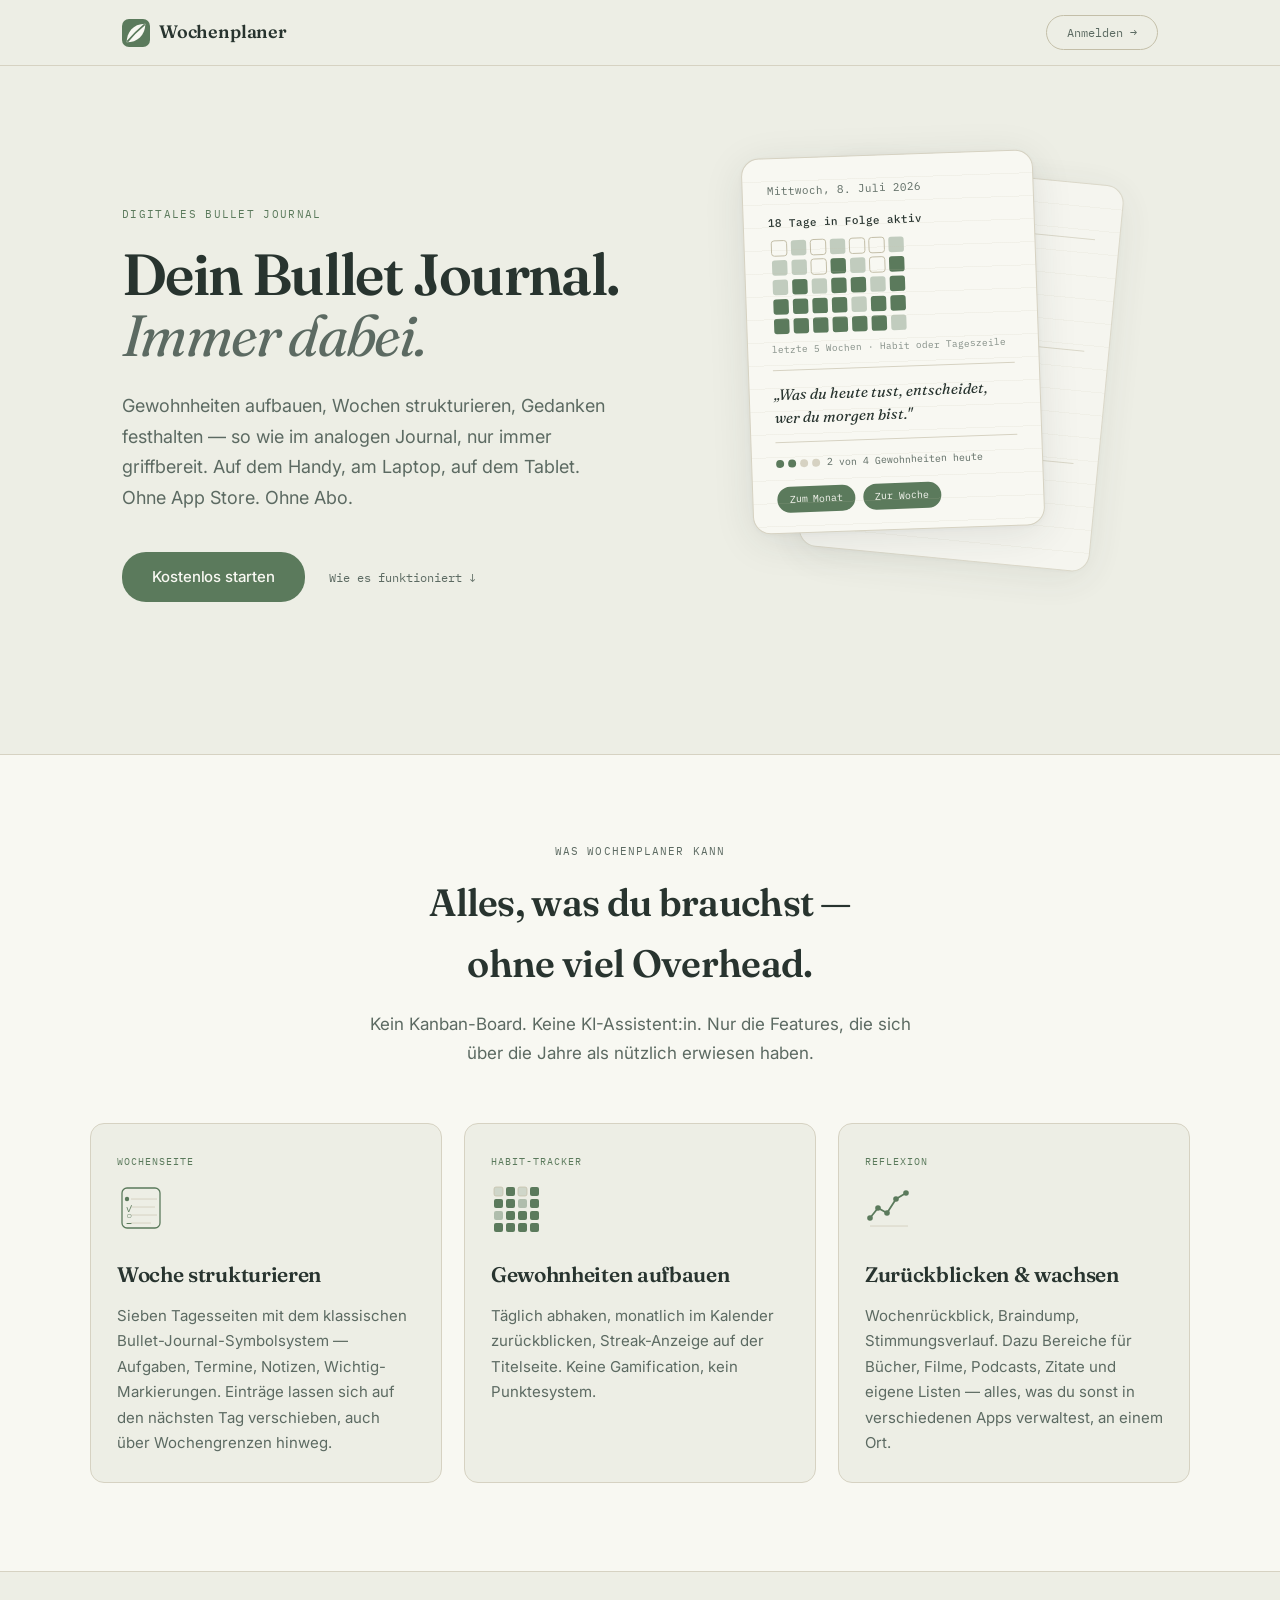
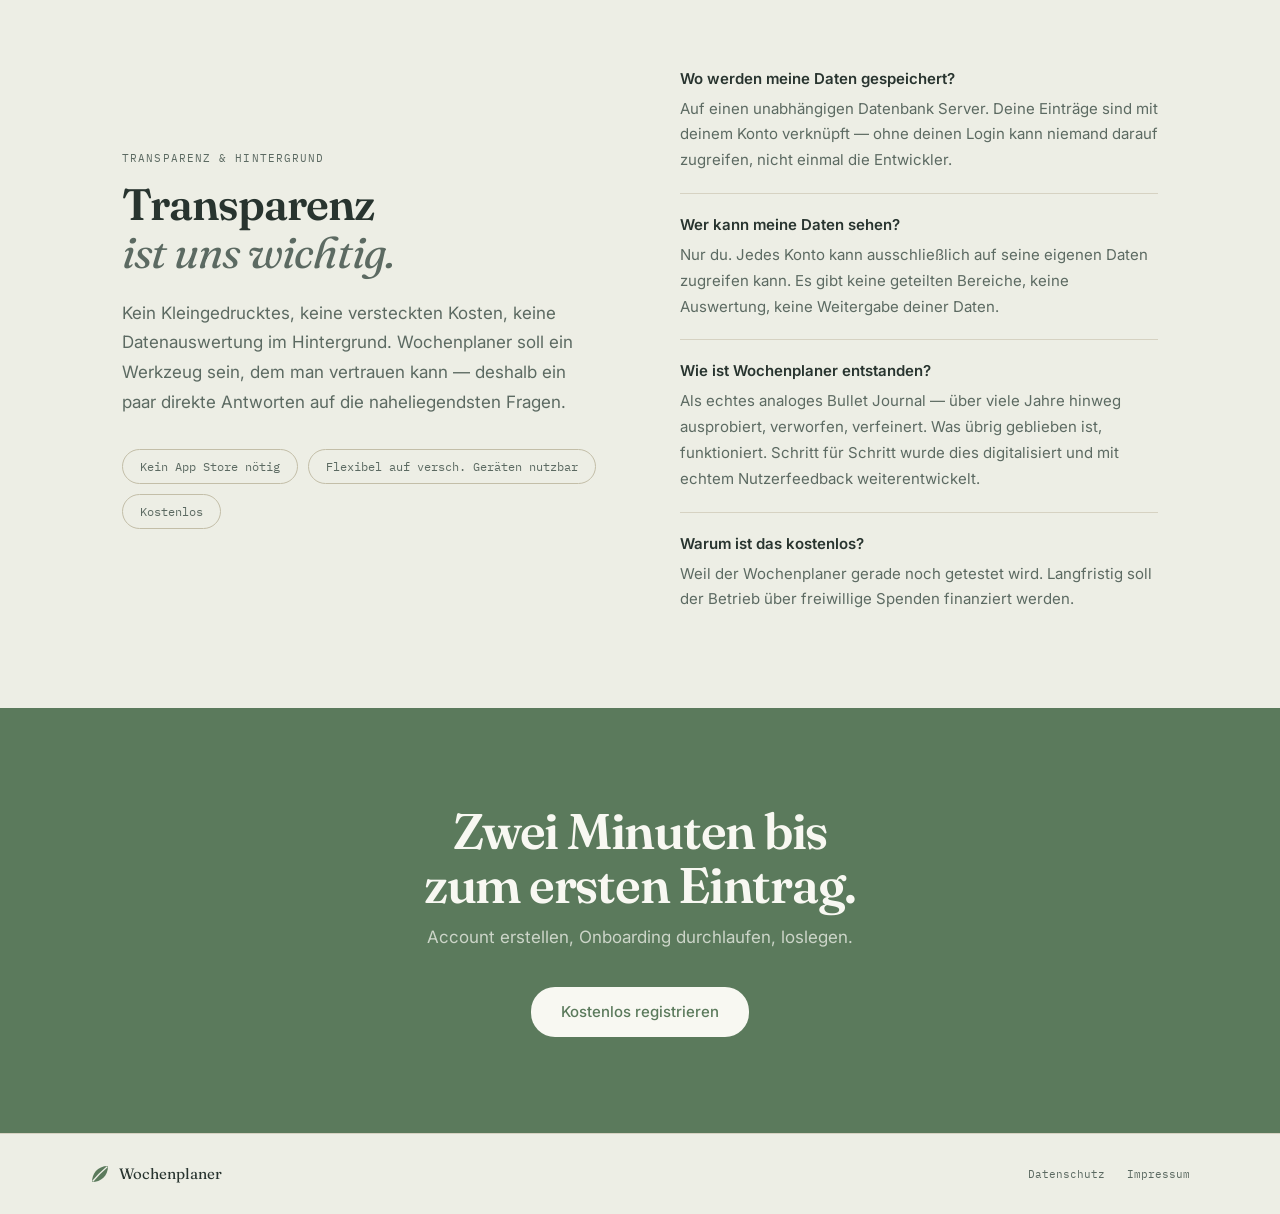
==== commit b553e18e: "Update text content for clarity and conciseness" ====
--- a/index.html
+++ b/index.html
@@ -222,8 +222,8 @@
 <section class="feats" id="feats">
   <div class="feats-i">
     <p class="sect-eye">Was Wochenplaner kann</p>
-    <h2 class="sect-h">Alles, was du brauchst —<br>nichts, was du nicht brauchst.</h2>
-    <p class="sect-sub">Kein Kanban-Board. Keine KI-Assistent:in. Nur die Werkzeuge, die sich in Jahren täglicher Praxis als nützlich erwiesen haben.</p>
+    <h2 class="sect-h">Alles, was du brauchst —<br>ohne viel Overhead.</h2>
+    <p class="sect-sub">Kein Kanban-Board. Keine KI-Assistent:in. Nur die Features, die sich über die Jahre als nützlich erwiesen haben.</p>
     <div class="feats-grid">
 
       <div class="fc">
@@ -268,7 +268,7 @@
           </svg>
         </div>
         <h3 class="fc-h">Gewohnheiten aufbauen</h3>
-        <p class="fc-p">Täglich abhaken, monatlich im Kalender zurückblicken, Streak-Anzeige auf der Titelseite. Keine Gamification, kein Punktesystem — nur ehrliche Klarheit darüber, wie konsequent du bist.</p>
+        <p class="fc-p">Täglich abhaken, monatlich im Kalender zurückblicken, Streak-Anzeige auf der Titelseite. Keine Gamification, kein Punktesystem.</p>
       </div>
 
       <div class="fc">
@@ -296,31 +296,30 @@
 <section class="years">
   <div class="years-text">
     <p class="sect-eye" style="text-align:left">Transparenz &amp; Hintergrund</p>
-    <h2 class="years-h">Ehrlich &amp; offen —<br><em>das gehört dazu.</em></h2>
+    <h2 class="years-h">Transparenz<br><em>ist uns wichtig.</em></h2>
     <p class="years-p">Kein Kleingedrucktes, keine versteckten Kosten, keine Datenauswertung im Hintergrund. Wochenplaner soll ein Werkzeug sein, dem man vertrauen kann — deshalb ein paar direkte Antworten auf die naheliegendsten Fragen.</p>
     <div class="pills">
       <span class="pill">Kein App Store nötig</span>
-      <span class="pill">Alle Geräte</span>
-      <span class="pill">Deine Daten, nur für dich</span>
+      <span class="pill">Flexibel auf versch. Geräten nutzbar</span>
       <span class="pill">Kostenlos</span>
     </div>
   </div>
   <div class="faq">
     <div class="faq-item">
       <p class="faq-q">Wo werden meine Daten gespeichert?</p>
-      <p class="faq-a">Auf Googles Firebase-Servern. Deine Einträge sind mit deinem Konto verknüpft — ohne deinen Login kann niemand darauf zugreifen, auch nicht der Entwickler.</p>
+      <p class="faq-a">Auf einen unabhängigen Datenbank Server. Deine Einträge sind mit deinem Konto verknüpft — ohne deinen Login kann niemand darauf zugreifen, nicht einmal die Entwickler.</p>
     </div>
     <div class="faq-item">
       <p class="faq-q">Wer kann meine Daten sehen?</p>
-      <p class="faq-a">Nur du. Die Datenbank-Regeln stellen sicher, dass jedes Konto ausschließlich auf seine eigenen Daten zugreifen kann. Es gibt keine geteilten Bereiche, keine Auswertung, keine Weitergabe.</p>
+      <p class="faq-a">Nur du. Jedes Konto kann ausschließlich auf seine eigenen Daten zugreifen kann. Es gibt keine geteilten Bereiche, keine Auswertung, keine Weitergabe deiner Daten.</p>
     </div>
     <div class="faq-item">
       <p class="faq-q">Wie ist Wochenplaner entstanden?</p>
-      <p class="faq-a">Als echtes analoges Bullet Journal — über viele Jahre hinweg ausprobiert, verworfen, verfeinert. Was übrig geblieben ist, funktioniert. Das wurde dann Schritt für Schritt digitalisiert und mit echtem Nutzerfeedback weiterentwickelt.</p>
+      <p class="faq-a">Als echtes analoges Bullet Journal — über viele Jahre hinweg ausprobiert, verworfen, verfeinert. Was übrig geblieben ist, funktioniert. Schritt für Schritt wurde dies digitalisiert und mit echtem Nutzerfeedback weiterentwickelt.</p>
     </div>
     <div class="faq-item">
       <p class="faq-q">Warum ist das kostenlos?</p>
-      <p class="faq-a">Weil der Wochenplaner gerade noch getestet wird. Langfristig soll der Betrieb über freiwillige Spenden finanziert werden — wer möchte, kann unterstützen. Muss aber nicht.</p>
+      <p class="faq-a">Weil der Wochenplaner gerade noch getestet wird. Langfristig soll der Betrieb über freiwillige Spenden finanziert werden.</p>
     </div>
   </div>
 </section>
@@ -328,7 +327,7 @@
 <!-- FINAL CTA -->
 <section class="fcta">
   <h2 class="fcta-h2">Zwei Minuten bis<br>zum ersten Eintrag.</h2>
-  <p class="fcta-sub">Account erstellen, Onboarding durchlaufen, loslegen. Das war's.</p>
+  <p class="fcta-sub">Account erstellen, Onboarding durchlaufen, loslegen. </p>
   <a href="./app.html" class="btn-w">Kostenlos registrieren</a>
 </section>
 
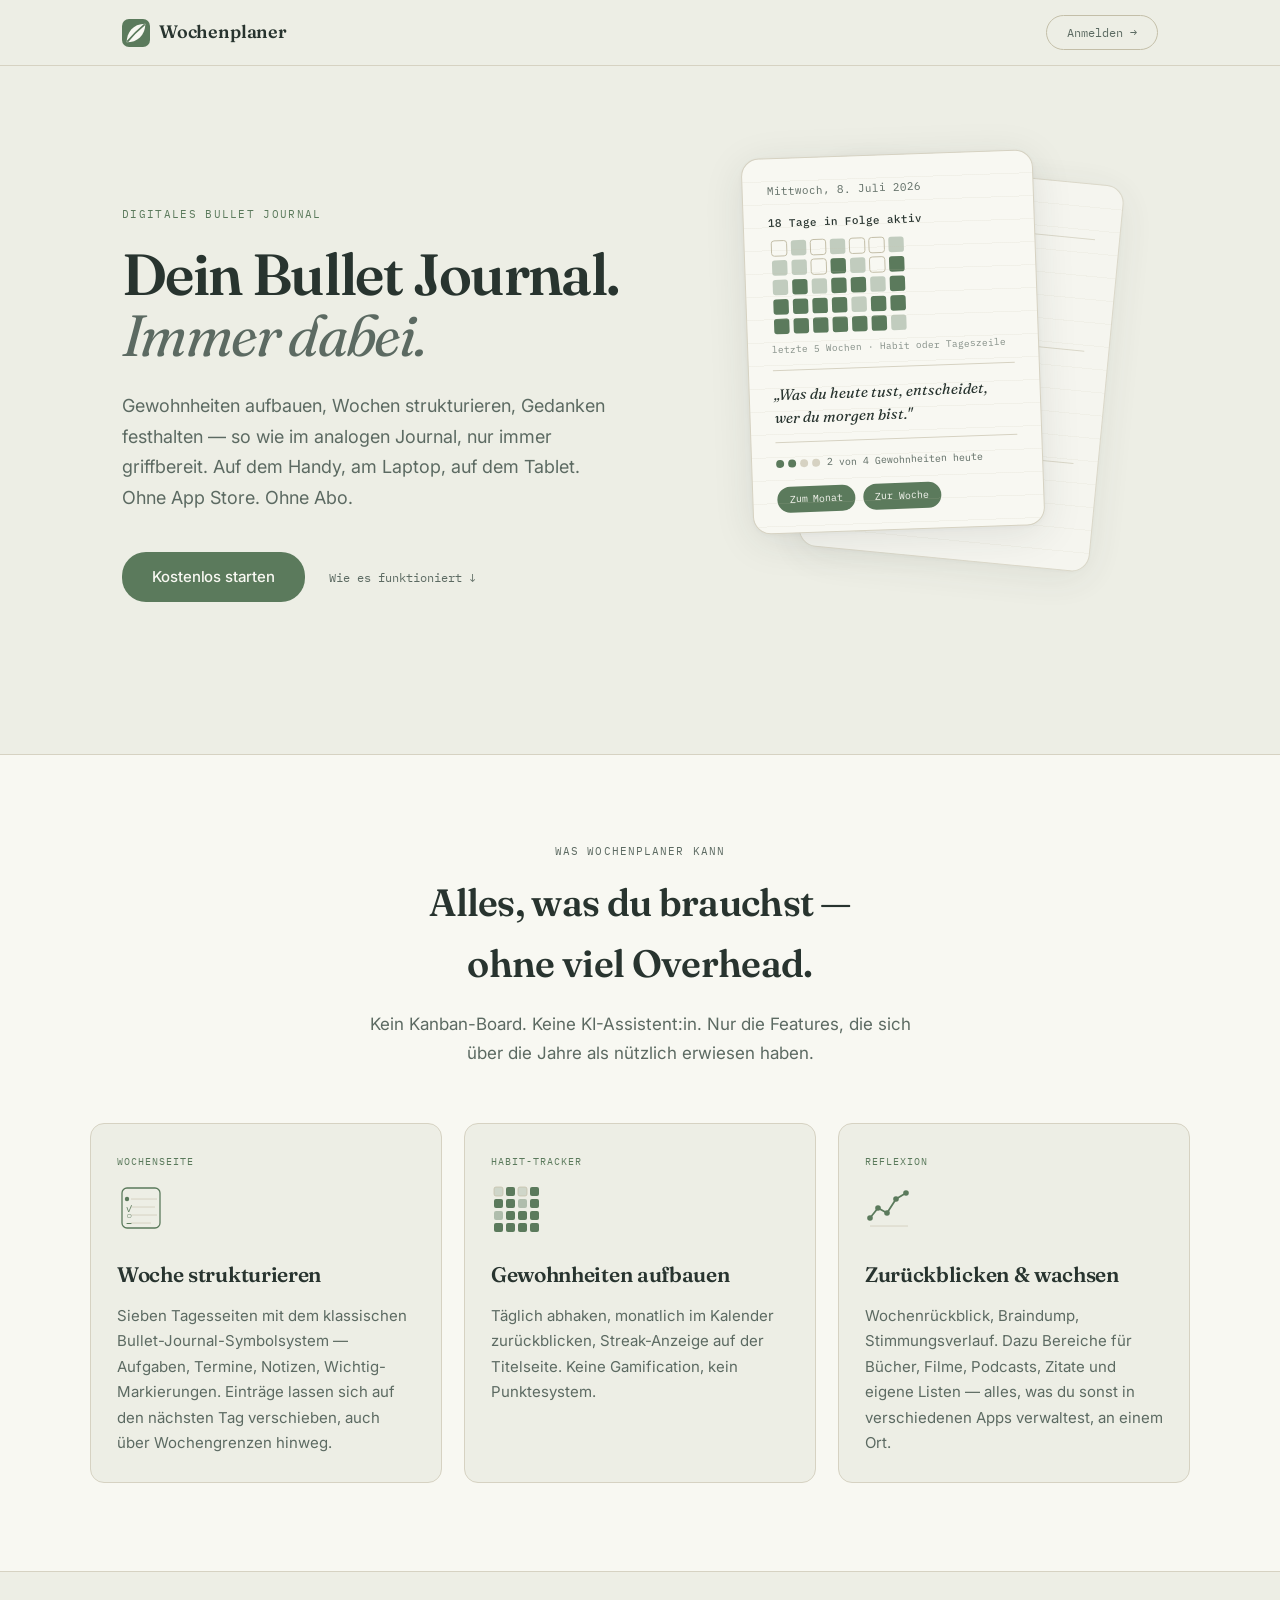
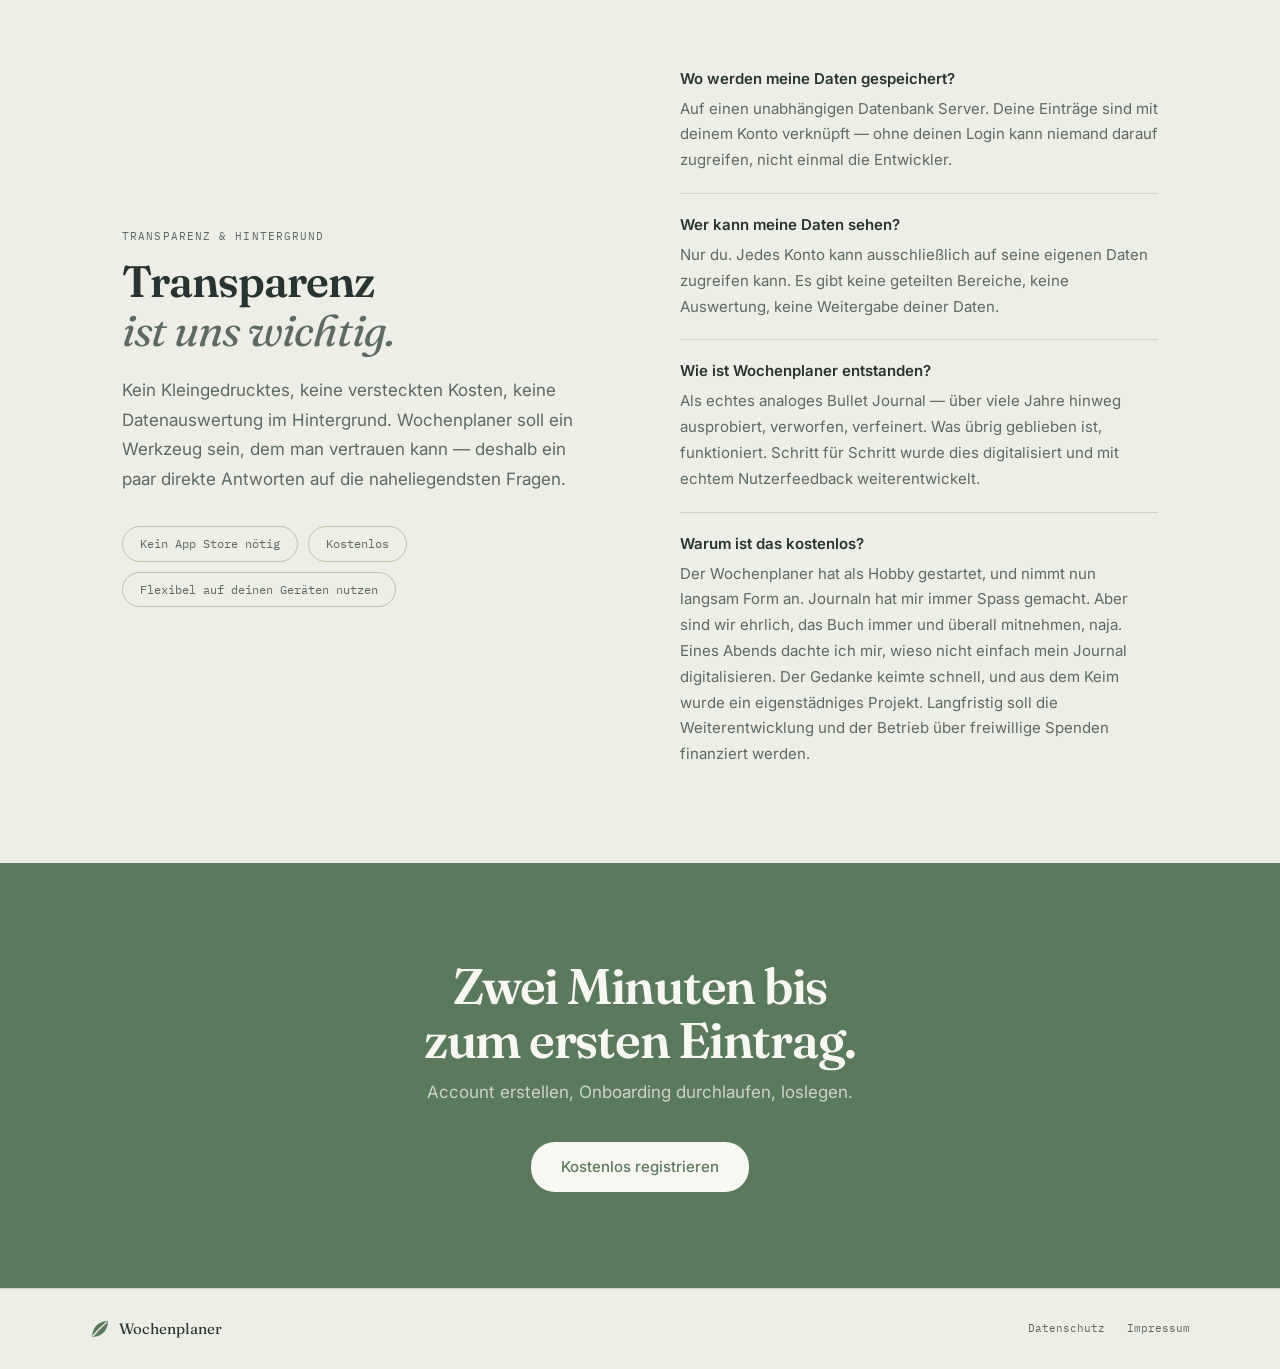
==== commit c49f5d0d: "Revise FAQ content and pill descriptions Updated text for clarity and personalization in the FAQ sec" ====
--- a/index.html
+++ b/index.html
@@ -300,8 +300,8 @@
     <p class="years-p">Kein Kleingedrucktes, keine versteckten Kosten, keine Datenauswertung im Hintergrund. Wochenplaner soll ein Werkzeug sein, dem man vertrauen kann — deshalb ein paar direkte Antworten auf die naheliegendsten Fragen.</p>
     <div class="pills">
       <span class="pill">Kein App Store nötig</span>
-      <span class="pill">Flexibel auf versch. Geräten nutzbar</span>
       <span class="pill">Kostenlos</span>
+      <span class="pill">Flexibel auf deinen Geräten nutzen</span>
     </div>
   </div>
   <div class="faq">
@@ -319,7 +319,7 @@
     </div>
     <div class="faq-item">
       <p class="faq-q">Warum ist das kostenlos?</p>
-      <p class="faq-a">Weil der Wochenplaner gerade noch getestet wird. Langfristig soll der Betrieb über freiwillige Spenden finanziert werden.</p>
+      <p class="faq-a">Der Wochenplaner hat als Hobby gestartet, und nimmt nun langsam Form an. Journaln hat mir immer Spass gemacht. Aber sind wir ehrlich, das Buch immer und überall mitnehmen, naja. Eines Abends dachte ich mir, wieso nicht einfach mein Journal digitalisieren. Der Gedanke keimte schnell, und aus dem Keim wurde ein eigenstädniges Projekt. Langfristig soll die Weiterentwicklung und der Betrieb über freiwillige Spenden finanziert werden.</p>
     </div>
   </div>
 </section>
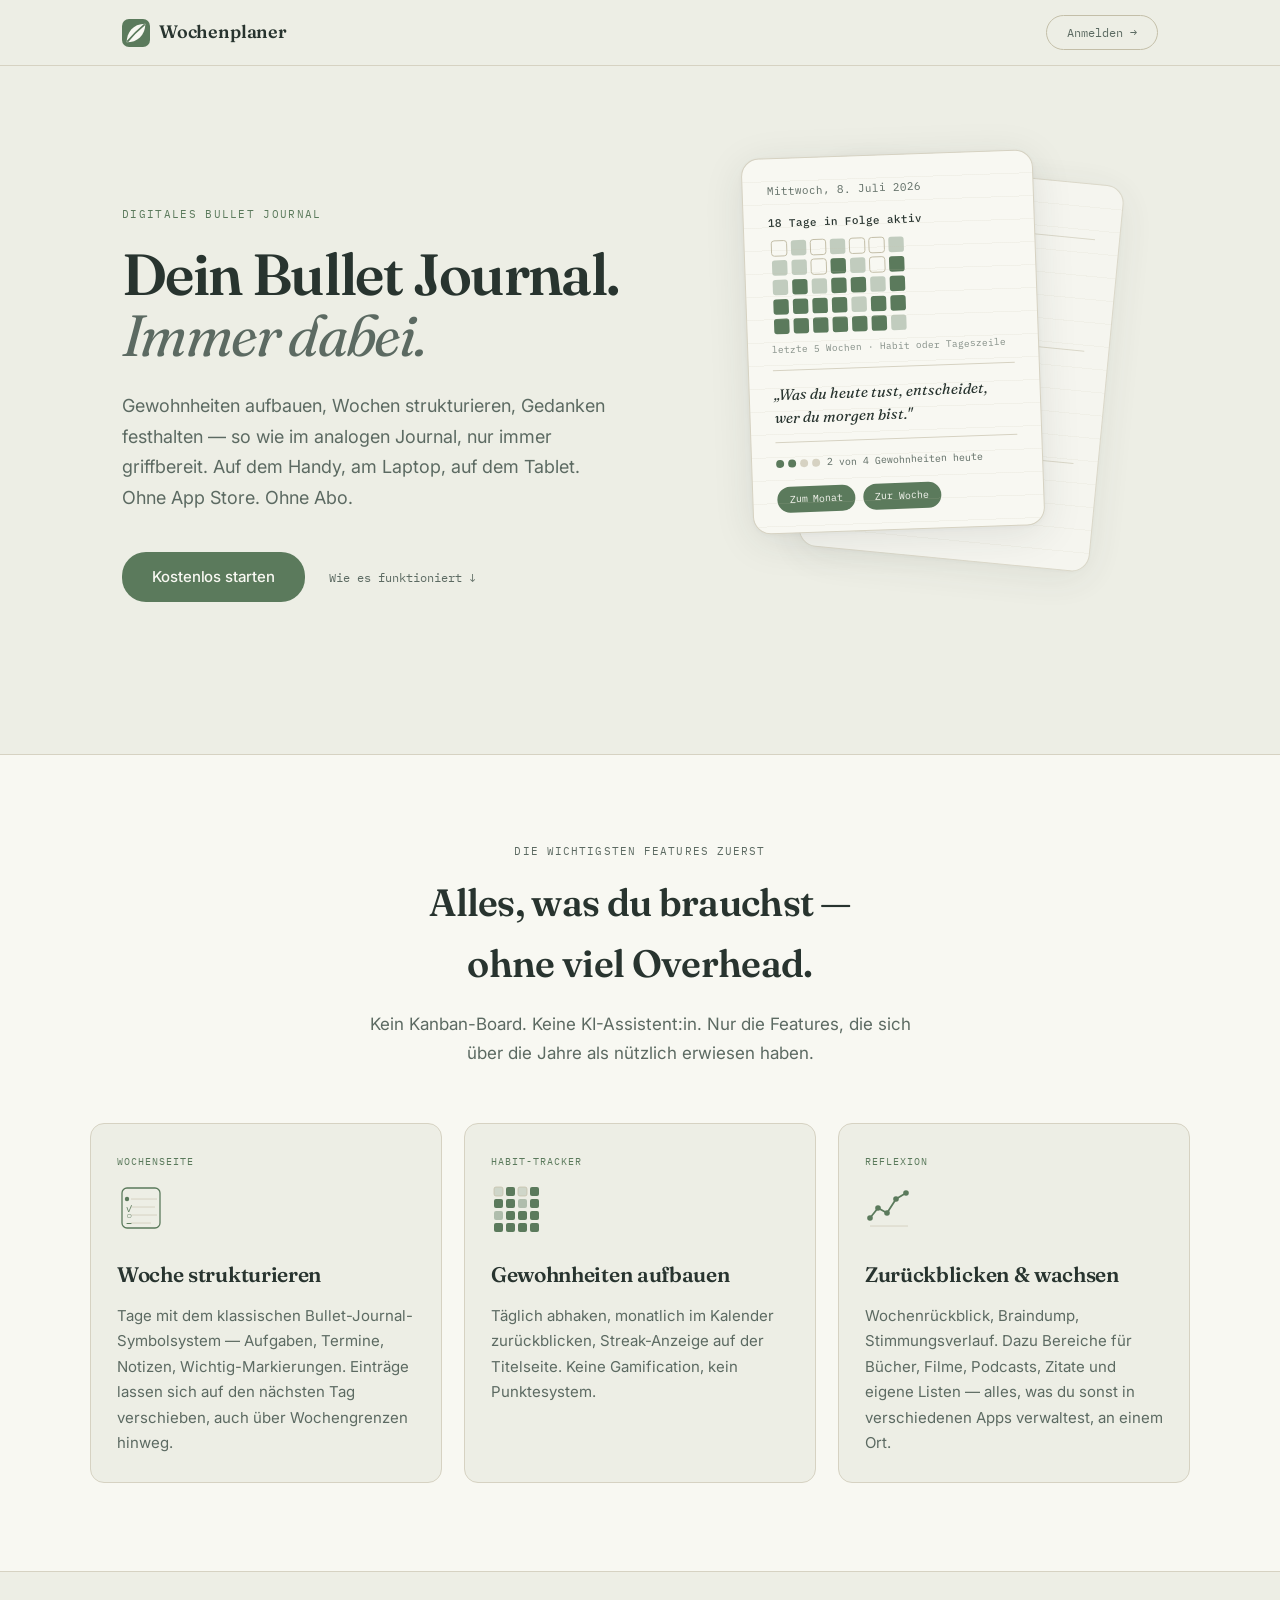
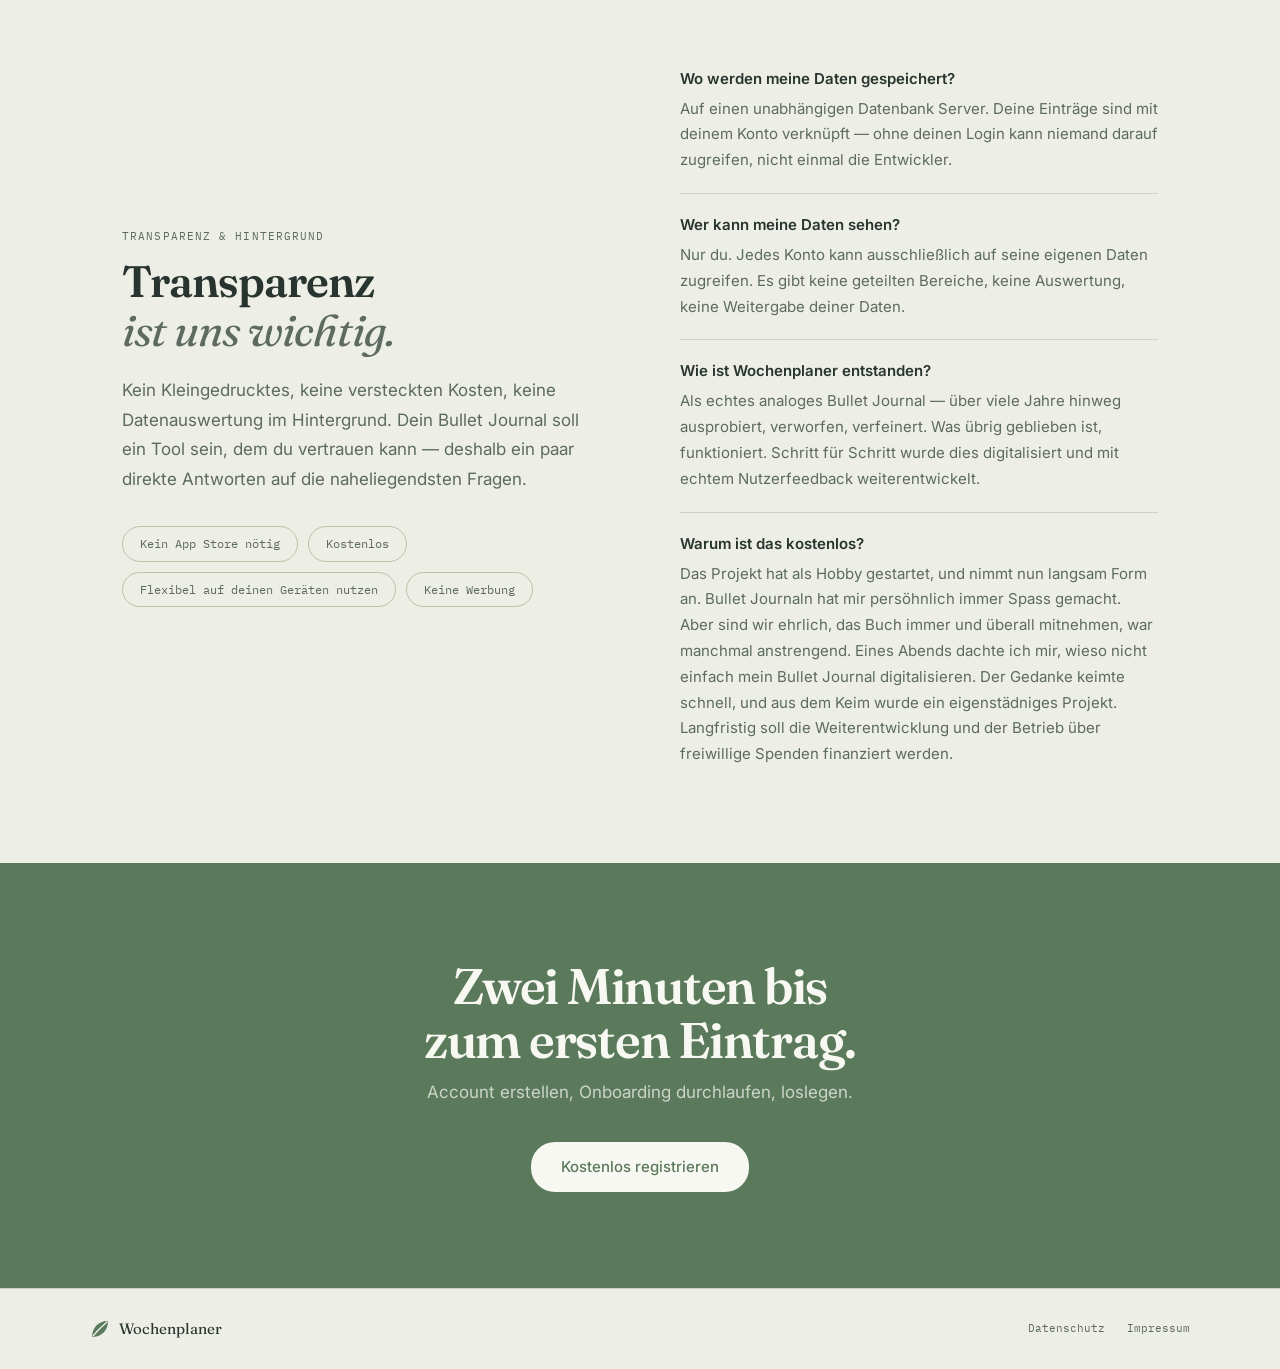
==== commit c6a52027: "Update text content in index.html" ====
--- a/index.html
+++ b/index.html
@@ -221,7 +221,7 @@
 <!-- FEATURES -->
 <section class="feats" id="feats">
   <div class="feats-i">
-    <p class="sect-eye">Was Wochenplaner kann</p>
+    <p class="sect-eye">Die wichtigsten Features zuerst</p>
     <h2 class="sect-h">Alles, was du brauchst —<br>ohne viel Overhead.</h2>
     <p class="sect-sub">Kein Kanban-Board. Keine KI-Assistent:in. Nur die Features, die sich über die Jahre als nützlich erwiesen haben.</p>
     <div class="feats-grid">
@@ -242,7 +242,7 @@
           </svg>
         </div>
         <h3 class="fc-h">Woche strukturieren</h3>
-        <p class="fc-p">Sieben Tagesseiten mit dem klassischen Bullet-Journal-Symbolsystem — Aufgaben, Termine, Notizen, Wichtig-Markierungen. Einträge lassen sich auf den nächsten Tag verschieben, auch über Wochengrenzen hinweg.</p>
+        <p class="fc-p">Tage mit dem klassischen Bullet-Journal-Symbolsystem — Aufgaben, Termine, Notizen, Wichtig-Markierungen. Einträge lassen sich auf den nächsten Tag verschieben, auch über Wochengrenzen hinweg.</p>
       </div>
 
       <div class="fc">
@@ -297,11 +297,12 @@
   <div class="years-text">
     <p class="sect-eye" style="text-align:left">Transparenz &amp; Hintergrund</p>
     <h2 class="years-h">Transparenz<br><em>ist uns wichtig.</em></h2>
-    <p class="years-p">Kein Kleingedrucktes, keine versteckten Kosten, keine Datenauswertung im Hintergrund. Wochenplaner soll ein Werkzeug sein, dem man vertrauen kann — deshalb ein paar direkte Antworten auf die naheliegendsten Fragen.</p>
+    <p class="years-p">Kein Kleingedrucktes, keine versteckten Kosten, keine Datenauswertung im Hintergrund. Dein Bullet Journal soll ein Tool sein, dem du vertrauen kann — deshalb ein paar direkte Antworten auf die naheliegendsten Fragen.</p>
     <div class="pills">
       <span class="pill">Kein App Store nötig</span>
       <span class="pill">Kostenlos</span>
       <span class="pill">Flexibel auf deinen Geräten nutzen</span>
+      <span class="pill">Keine Werbung</span>
     </div>
   </div>
   <div class="faq">
@@ -311,7 +312,7 @@
     </div>
     <div class="faq-item">
       <p class="faq-q">Wer kann meine Daten sehen?</p>
-      <p class="faq-a">Nur du. Jedes Konto kann ausschließlich auf seine eigenen Daten zugreifen kann. Es gibt keine geteilten Bereiche, keine Auswertung, keine Weitergabe deiner Daten.</p>
+      <p class="faq-a">Nur du. Jedes Konto kann ausschließlich auf seine eigenen Daten zugreifen. Es gibt keine geteilten Bereiche, keine Auswertung, keine Weitergabe deiner Daten.</p>
     </div>
     <div class="faq-item">
       <p class="faq-q">Wie ist Wochenplaner entstanden?</p>
@@ -319,7 +320,7 @@
     </div>
     <div class="faq-item">
       <p class="faq-q">Warum ist das kostenlos?</p>
-      <p class="faq-a">Der Wochenplaner hat als Hobby gestartet, und nimmt nun langsam Form an. Journaln hat mir immer Spass gemacht. Aber sind wir ehrlich, das Buch immer und überall mitnehmen, naja. Eines Abends dachte ich mir, wieso nicht einfach mein Journal digitalisieren. Der Gedanke keimte schnell, und aus dem Keim wurde ein eigenstädniges Projekt. Langfristig soll die Weiterentwicklung und der Betrieb über freiwillige Spenden finanziert werden.</p>
+      <p class="faq-a">Das Projekt hat als Hobby gestartet, und nimmt nun langsam Form an. Bullet Journaln hat mir persöhnlich immer Spass gemacht. Aber sind wir ehrlich, das Buch immer und überall mitnehmen, war manchmal anstrengend. Eines Abends dachte ich mir, wieso nicht einfach mein Bullet Journal digitalisieren. Der Gedanke keimte schnell, und aus dem Keim wurde ein eigenstädniges Projekt. Langfristig soll die Weiterentwicklung und der Betrieb über freiwillige Spenden finanziert werden.</p>
     </div>
   </div>
 </section>
